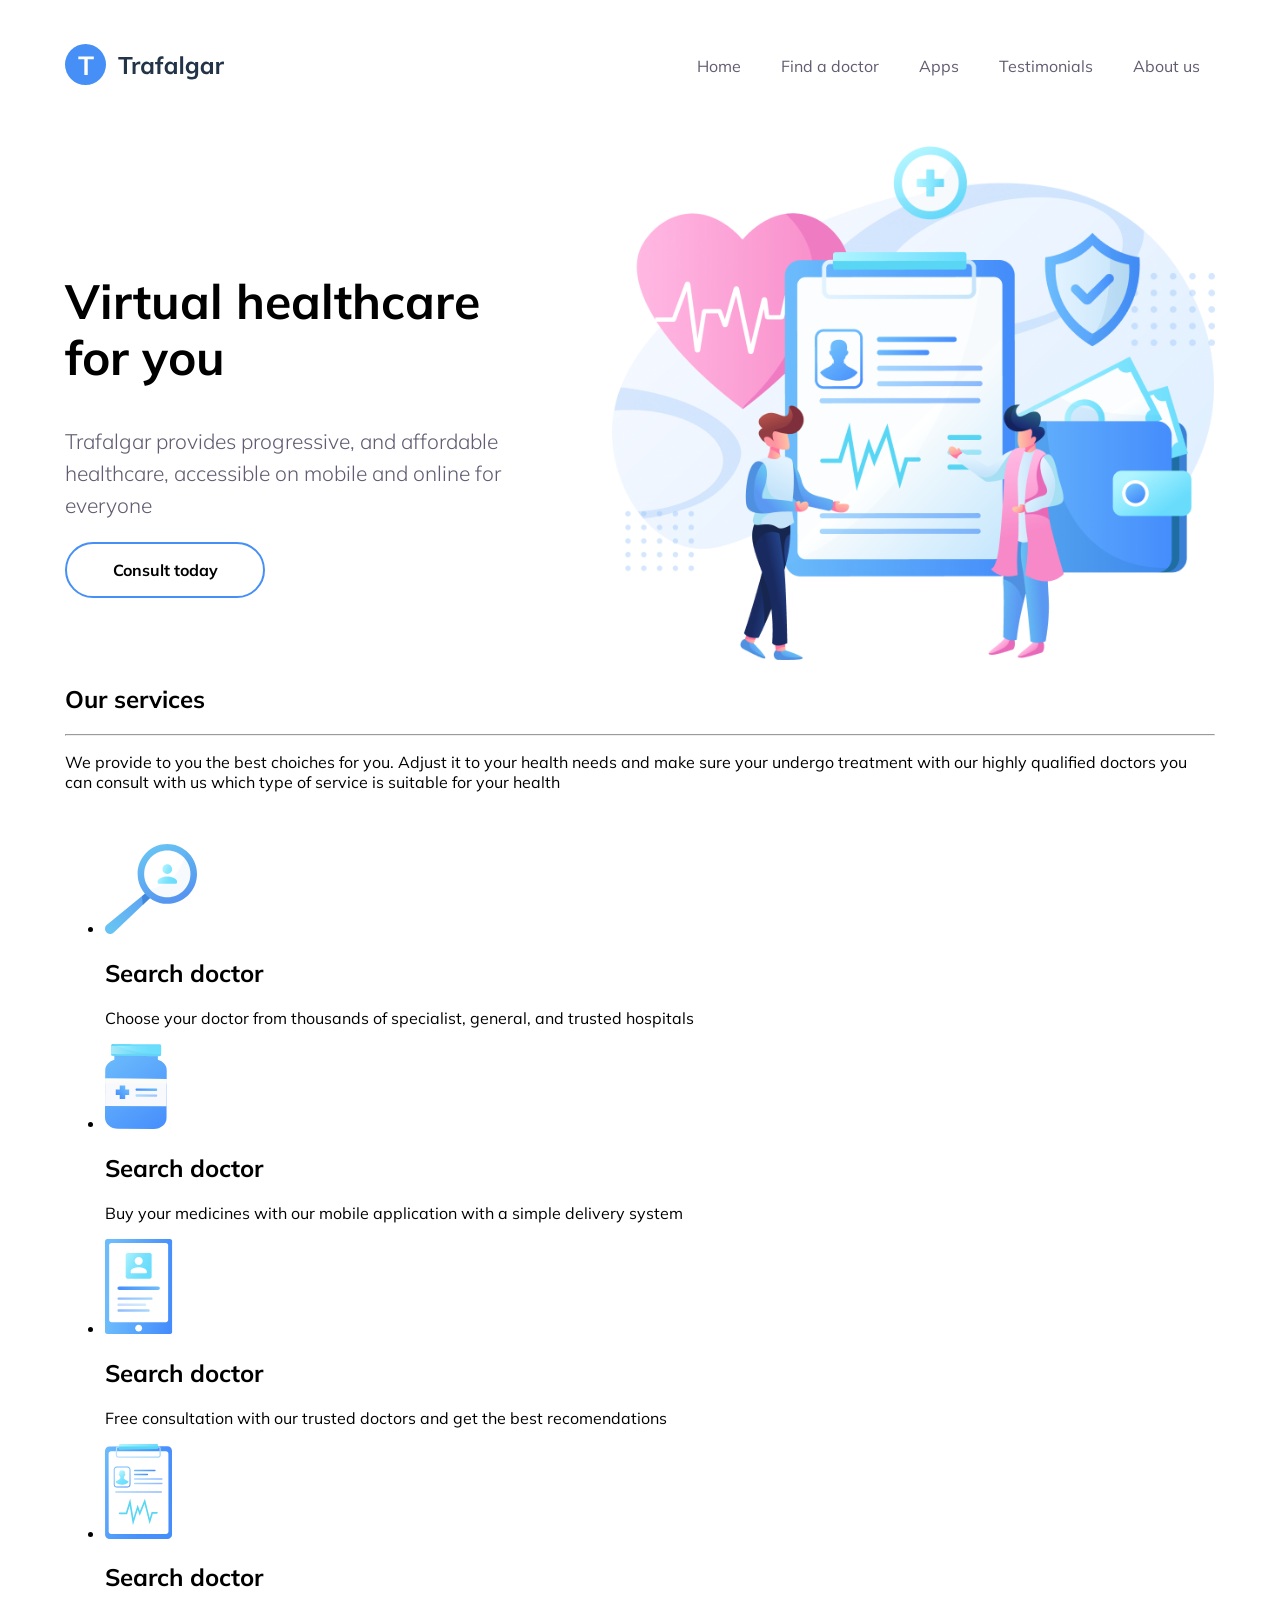
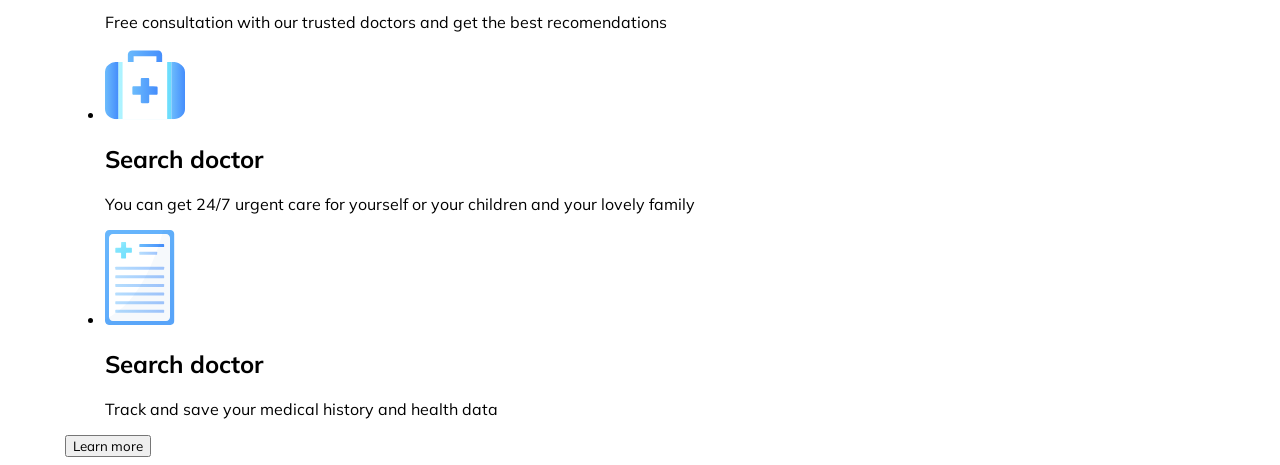
==== trafalgar.html @ 629634e8 "add services section structura" ====
<!DOCTYPE html>
<html lang="en">

<head>
	<meta charset="UTF-8">
	<meta name="viewport" content="width=device-width, initial-scale=1.0">
	<title>Trafalgar</title>
	<link rel="preconnect" href="https://fonts.googleapis.com">
	<link rel="preconnect" href="https://fonts.gstatic.com" crossorigin>
	<link href="https://fonts.googleapis.com/css2?family=Mulish:ital,wght@0,200..1000;1,200..1000&display=swap"
		rel="stylesheet">
	<link rel="stylesheet" href="./css/style.css">
</head>

<body>
	<div class="container">
		<header class="header">
			<a href="#"><img src="./icons/logo.svg" alt="logo"></a>
			<ul class="navigation">
				<li class="navigation-li">
					<a href="#" class="navigation-a">Home</a>
				</li>
				<li class="navigation-li">
					<a href="#" class="navigation-a">Find a doctor</a>
				</li>
				<li class="navigation-li">
					<a href="#" class="navigation-a">Apps</a>
				</li>
				<li class="navigation-li">
					<a href="#" class="navigation-a">Testimonials</a>
				</li>
				<li class="navigation-li">
					<a href="#" class="navigation-a">About us</a>
				</li>
			</ul>
		</header>
	</div>
	<!-- <div class="container1">
		<div class="img"><img src="./imgs/element.svg" alt="" width="131" height="115"></div>
	</div> -->
	<div class="container">
		<section class="hero">
			<div class="hero-content">
				<h2 class="hero-text-title">Virtual healthcare
					for you</h2>
				<p class="hero-info">Trafalgar provides progressive, and affordable
					healthcare, accessible on mobile and online
					for everyone</p>
				<button class="consult-today" id="btn-today">Consult today</button>
			</div>
			<div class="hero-image">
				<img src="./imgs/trafalgar-header illustration 1.svg" alt="" width="603">
			</div>
		</section>
	</div>
	<div class="container">
		<section class="services">
			<h2 class="services--title">Our services</h2>
			<hr class="services-hr">
			<p class="services--desc">We provide to you the best choiches for you. Adjust it to your health needs and make
				sure your undergo treatment with our highly qualified doctors you can consult with us which type of service is
				suitable for your health</p>

			<img src="" alt="" class="element1">
			<img src="" alt="" class="element2">


			<ul class="services--card-grid">
				<li class="services--card">
					<img src="./icons/lupa.svg" alt="">
					<h2 class="services-card-title">Search doctor</h2>
					<p class="services-card-desc">Choose your doctor from thousands of specialist, general, and trusted hospitals
					</p>
				</li>
				<li class="services--card">
					<img src="./icons/Frame.svg" alt="">
					<h2 class="services-card-title">Search doctor</h2>
					<p class="services-card-desc">Buy your medicines with our mobile application with a simple delivery system</p>
				</li>
				<li class="services--card">
					<img src="./icons/Frame (1).svg" alt="">
					<h2 class="services-card-title">Search doctor</h2>
					<p class="services-card-desc">Free consultation with our trusted doctors and get the best recomendations</p>
				</li>
				<li class="services--card">
					<img src="./icons/Frame (2).svg" alt="">
					<h2 class="services-card-title">Search doctor</h2>
					<p class="services-card-desc">Free consultation with our trusted doctors and get the best recomendations</p>
				</li>
				<li class="services--card">
					<img src="./icons/Frame (3).svg" alt="">
					<h2 class="services-card-title">Search doctor</h2>
					<p class="services-card-desc">You can get 24/7 urgent care for yourself or your children and your
						lovely family</p>
				</li>
				<li class="services--card">
					<img src="./icons/Frame (4).svg" alt="">
					<h2 class="services-card-title">Search doctor</h2>
					<p class="services-card-desc">Track and save your medical history and health data </p>
				</li>
			</ul>

			<button class="services-btn">Learn more</button>
		</section>
	</div>
</body>

</html>
---- css/style.css ----
:root{
	--dark-main: #000;
	--dark-gray:rgba(31, 21, 52, 0.7);
	--blue-main:rgba(69, 143, 246, 1);
	--mulish:'Mulish', sans-serif;
}

*{
	font-family: var(--mulish);
}
.container{
	max-width: 1150px;
	margin-right: auto;
	margin-left: auto;
}
.container1{
	max-width: 1550px;
	margin-right: auto;
	margin-left: auto;
}

/* START OF HEADER */
.header {
	display: flex;
	justify-content: space-between;
	align-items: center;
	margin-bottom: 48px;
	margin-top: 40px;
}
.navigation {
	display: flex;
}
.navigation-li {
	margin-right: 40px;
	list-style: none;
}
.navigation-li:last-child{
	margin-right: 0;
	margin-right: 15px;
}
.navigation-a {
	display: inline-block;
	text-decoration: none;
	font-weight: 400;
	font-style: 18px;
	color: var(--dark-gray);
	transition: 0.2s;
}
.navigation-a:hover{
	padding-bottom: 5px;
	border-bottom: 2px solid #222;
}
.navigation-a:active{
	transform: scale(1.10);
	color: var(--dark-main);
}
/* END OF HEADER */

/* START OF HERO */
.hero {
	display: flex;
	justify-content: space-between;
	align-items: center;
}
.img{
	position: fixed;
	z-index: 2;
	top: 160px;
}
.hero-content {
	width: 445px;
	height: 338px;
	margin-right: 100px;
}
.hero-text-title {
	font-weight: 700;
	font-size: 48px;
	line-height: 56px;
}
.hero-info {
	font-weight: 300;
	font-size: 21px;
	line-height: 32px;
	color: var(--dark-gray);
}
.consult-today {
	width: 200px;
	height: 56px;
	border-radius: 55px;
	border: 2px solid var(--blue-main);
  background-color: #ffffff00;
	font-size: 16px;
	font-weight: 700;
}

.consult-today:hover{
	background-color: var(--blue-main);
	color: #fff;
}
.hero-image {
}
/* END OF HERO */
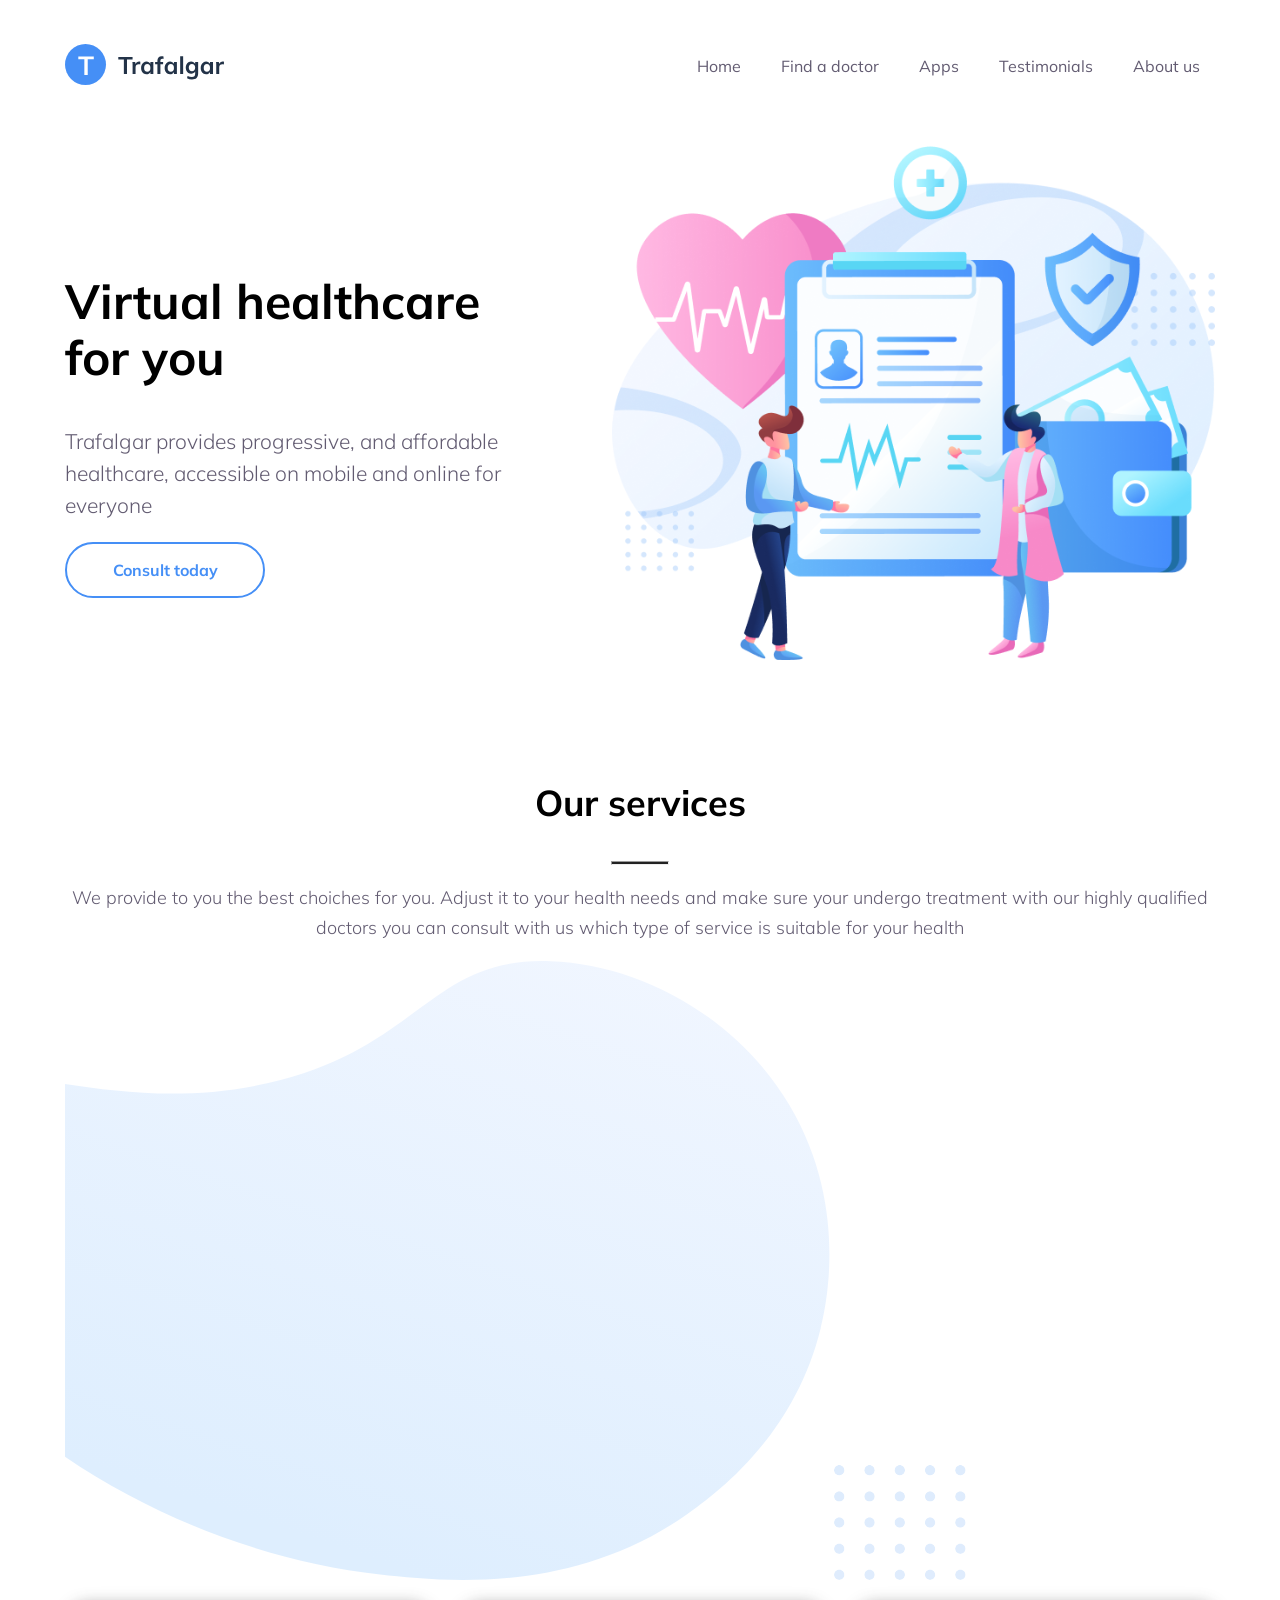
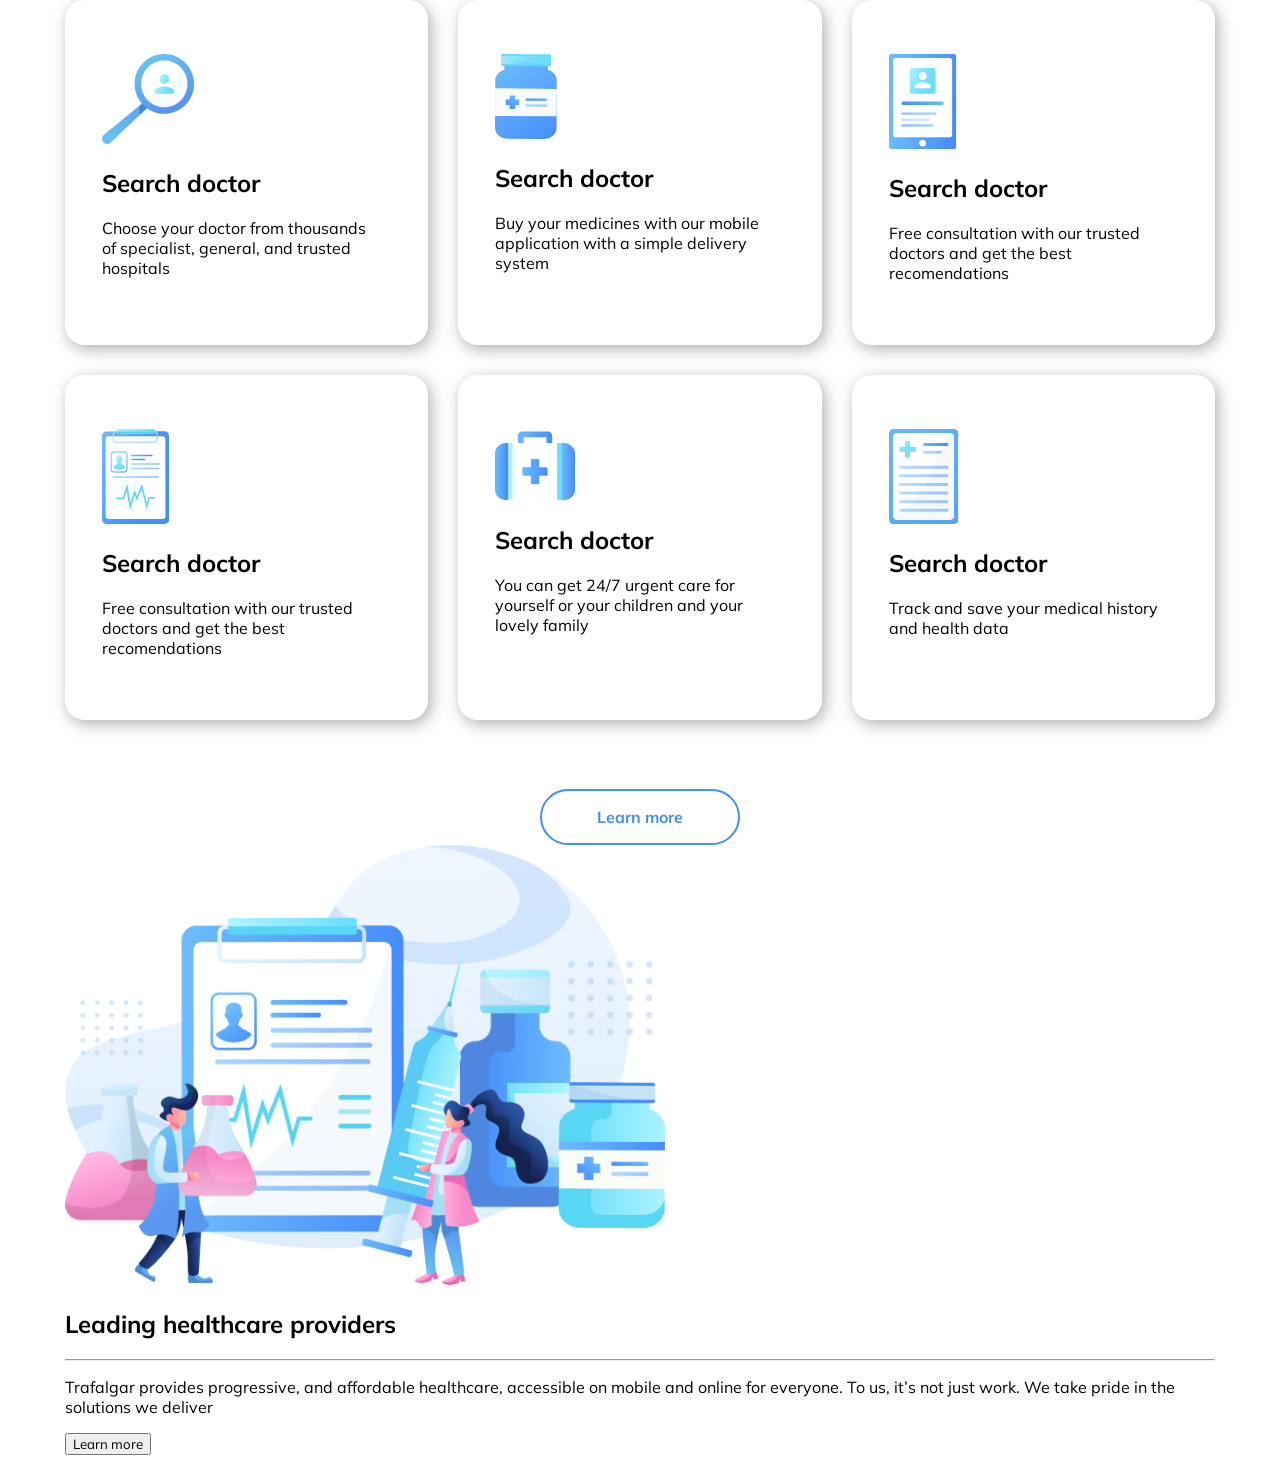
==== commit efcedabb: "add healthcare section HTML structure" ====
--- a/trafalgar.html
+++ b/trafalgar.html
@@ -13,6 +13,7 @@
 </head>
 
 <body>
+	<!-- header -->
 	<div class="container">
 		<header class="header">
 			<a href="#"><img src="./icons/logo.svg" alt="logo"></a>
@@ -38,6 +39,7 @@
 	<!-- <div class="container1">
 		<div class="img"><img src="./imgs/element.svg" alt="" width="131" height="115"></div>
 	</div> -->
+	<!-- hero -->
 	<div class="container">
 		<section class="hero">
 			<div class="hero-content">
@@ -46,13 +48,14 @@
 				<p class="hero-info">Trafalgar provides progressive, and affordable
 					healthcare, accessible on mobile and online
 					for everyone</p>
-				<button class="consult-today" id="btn-today">Consult today</button>
+				<button class="consult-today btn" id="btn-today">Consult today</button>
 			</div>
 			<div class="hero-image">
 				<img src="./imgs/trafalgar-header illustration 1.svg" alt="" width="603">
 			</div>
 		</section>
 	</div>
+	<!-- services -->
 	<div class="container">
 		<section class="services">
 			<h2 class="services--title">Our services</h2>
@@ -60,11 +63,8 @@
 			<p class="services--desc">We provide to you the best choiches for you. Adjust it to your health needs and make
 				sure your undergo treatment with our highly qualified doctors you can consult with us which type of service is
 				suitable for your health</p>
-
-			<img src="" alt="" class="element1">
-			<img src="" alt="" class="element2">
-
-
+			<img src="./imgs/Vector-1.svg" alt="" class="element1">
+			<img src="./imgs/element.svg" alt="" class="element2">
 			<ul class="services--card-grid">
 				<li class="services--card">
 					<img src="./icons/lupa.svg" alt="">
@@ -99,8 +99,22 @@
 					<p class="services-card-desc">Track and save your medical history and health data </p>
 				</li>
 			</ul>
-
-			<button class="services-btn">Learn more</button>
+			<button class="services-btn btn">Learn more</button>
+		</section>
+	</div>
+	<div class="container">
+		<section class="healthcare">
+			<div class="healthcare-image">
+				<img src="./imgs/trafalgar-illustration sec02 1.svg" alt="" width="600">
+			</div>
+			<div class="healthcare-content">
+				<h2 class="healthcare-title">Leading healthcare providers</h2>
+				<hr class="healthcare-hr">
+				<p class="healthcare-text">Trafalgar provides progressive, and affordable healthcare, accessible on mobile and
+					online for everyone. To us, it’s not just work. We take pride
+					in the solutions we deliver</p>
+				<button class="healthcare-btn btn">Learn more</button>
+			</div>
 		</section>
 	</div>
 </body>
--- a/css/style.css
+++ b/css/style.css
@@ -62,6 +62,7 @@
 	display: flex;
 	justify-content: space-between;
 	align-items: center;
+	margin-bottom: 111px;
 }
 .img{
 	position: fixed;
@@ -92,12 +93,78 @@
   background-color: #ffffff00;
 	font-size: 16px;
 	font-weight: 700;
+	color: var(--blue-main);
 }
 
 .consult-today:hover{
 	background-color: var(--blue-main);
 	color: #fff;
 }
-.hero-image {
+/* END OF HERO */
+
+/* START OF SERVICES */
+.services {
 }
-/* END OF HERO */+.services--title {
+	display: flex;
+	justify-content: center;
+	font-weight: 700;
+	font-size: 36px;
+	line-height: 56px;
+}
+.services-hr{
+	width: 56px;
+	height: 2px;
+	background-color: #222;
+}
+.services--desc {
+	display: flex;
+	justify-content: center;
+	text-align: center;
+	font-weight: 300;
+	font-size: 18px;
+	line-height: 30px;
+	color: var(--dark-gray);
+}
+.element1 {
+}
+.element2 {
+}
+.services--card-grid {
+	display: grid;
+	grid-template-columns: repeat(3,1fr);
+	gap: 30px;
+	margin-bottom: 69px;
+	padding-left: 0;
+}
+.services--card {
+	background-color: rgb(255, 255, 255);
+	border-radius: 20px;
+	list-style: none;
+	padding: 54px 45px 46px 37px;
+	filter: drop-shadow(3px 4px 8px #2222225d);
+}
+
+.services-btn {
+	display: flex;
+	align-items: center;
+	text-align: center;
+	justify-content: center;
+	margin-left: auto;
+	margin-right: auto;
+	width: 200px;
+	height: 56px;
+	border-radius: 55px;
+	border: 2px solid var(--blue-main);
+  background-color: #ffffff00;
+	font-size: 16px;
+	font-weight: 700;
+	color: var(--blue-main);
+}
+.services-btn:hover{
+		background-color: var(--blue-main);
+	color: #fff;
+}
+/* END OF SERVICES */
+
+
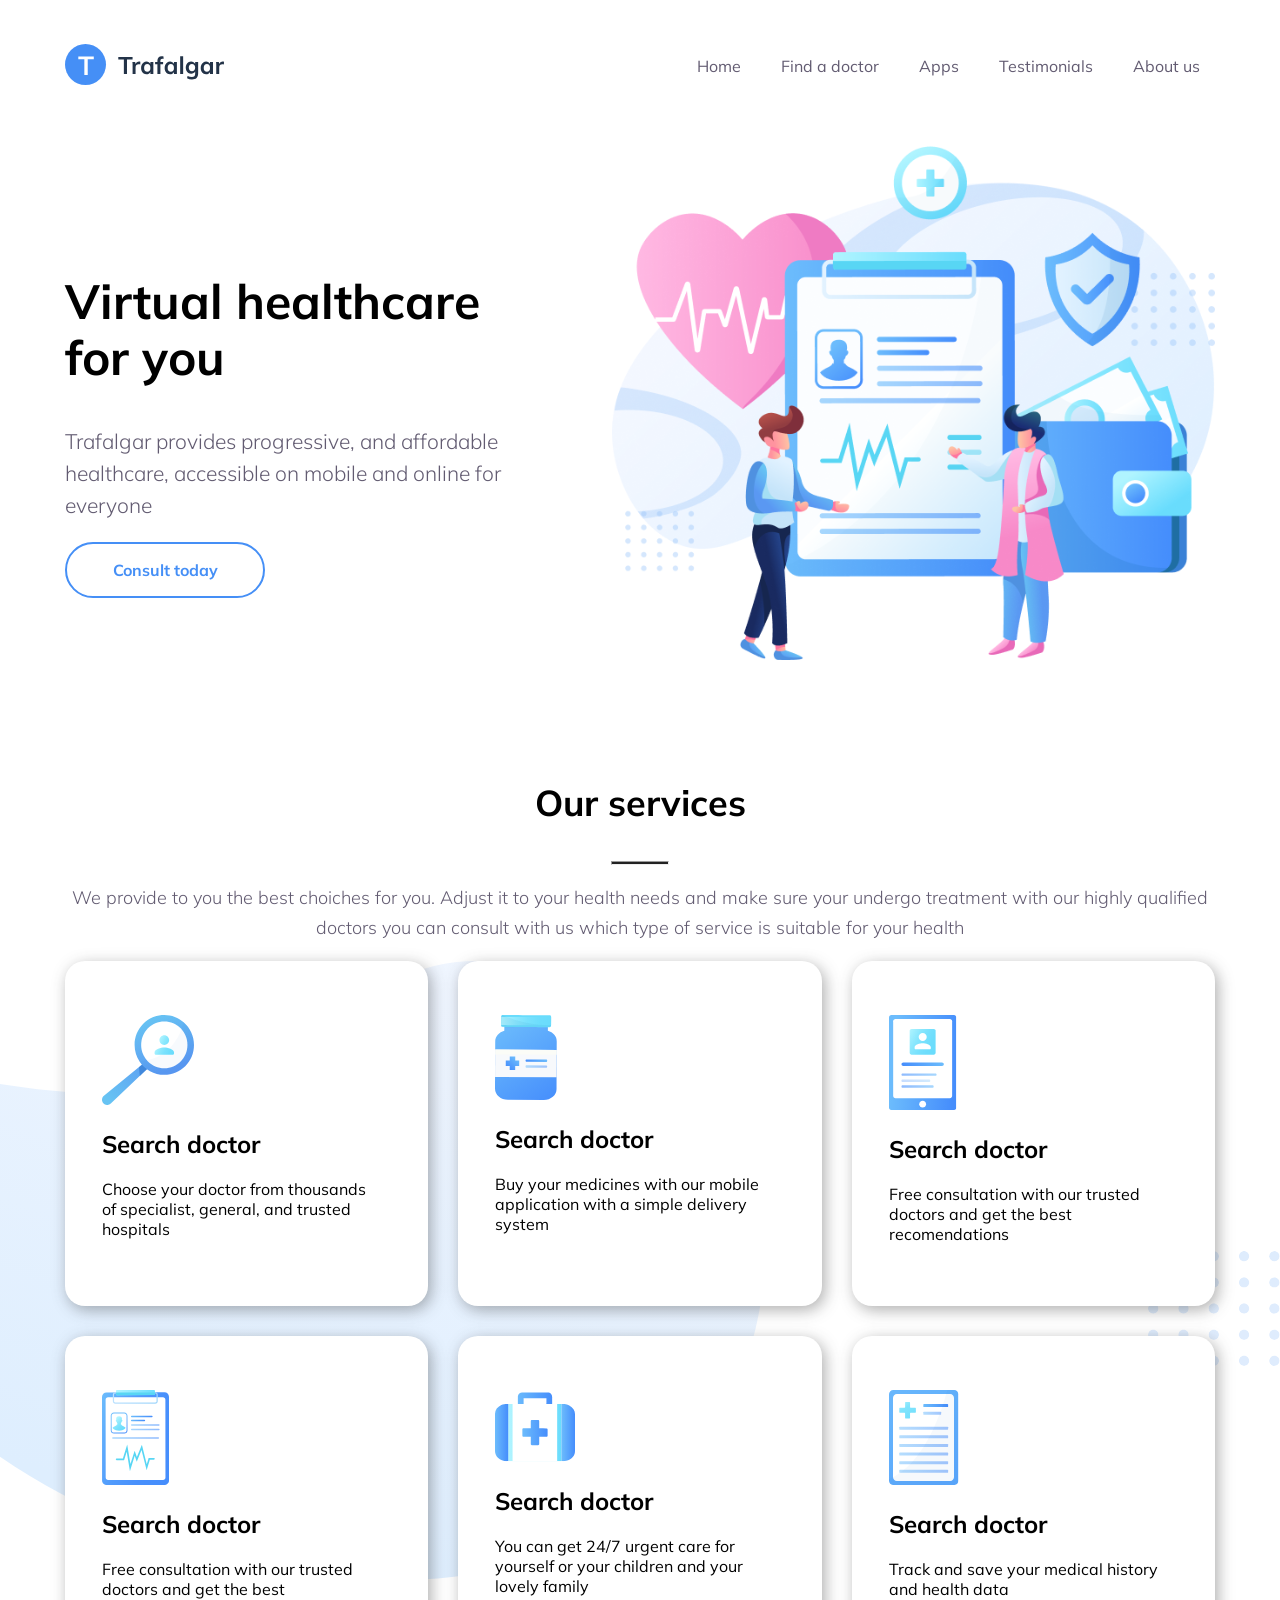
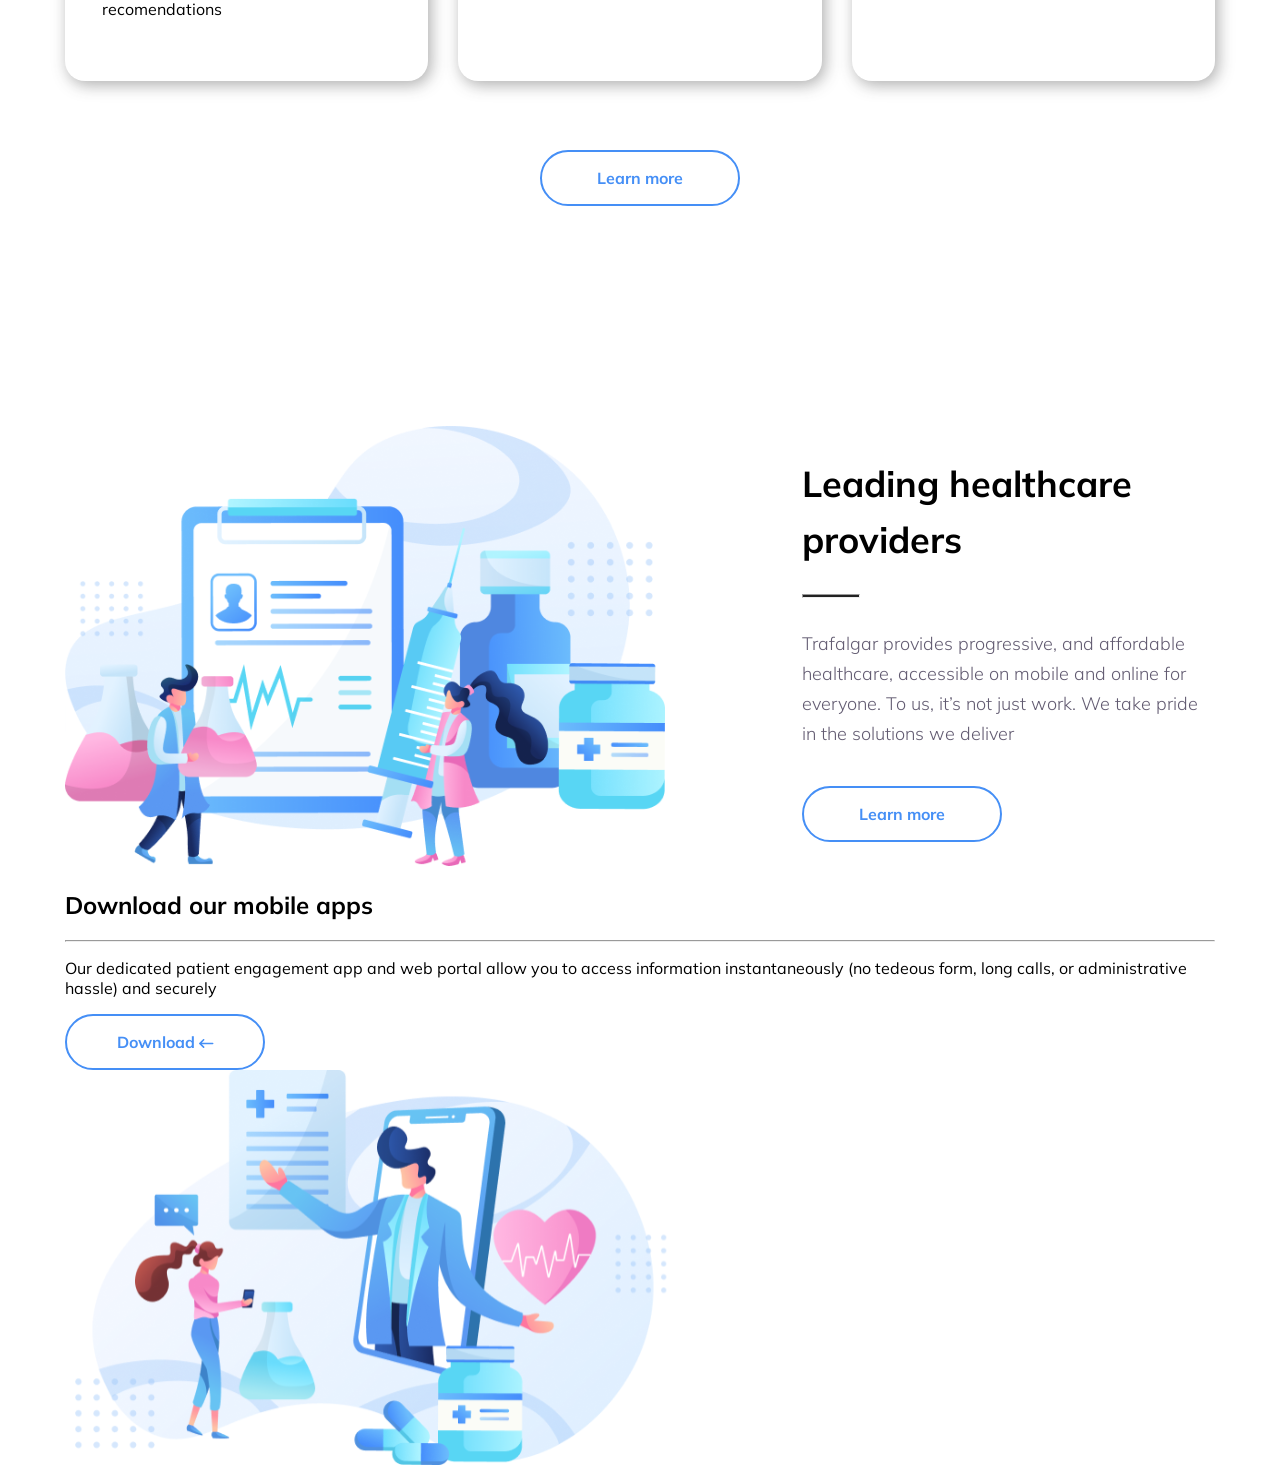
==== commit 72ca4b58: "add apps section HTML structure" ====
--- a/trafalgar.html
+++ b/trafalgar.html
@@ -102,6 +102,7 @@
 			<button class="services-btn btn">Learn more</button>
 		</section>
 	</div>
+	<!-- healthcare -->
 	<div class="container">
 		<section class="healthcare">
 			<div class="healthcare-image">
@@ -117,6 +118,26 @@
 			</div>
 		</section>
 	</div>
+	<!-- apps -->
+	<div class="container">
+		<section class="apps">
+			<div class="apps-content">
+				<h2 class="apps-title">Download our
+					mobile apps</h2>
+				<hr class="apps-hr hr">
+				<p class="apps-text">Our dedicated patient engagement app and
+					web portal allow you to access information instantaneously (no tedeous form, long calls,
+					or administrative hassle) and securely</p>
+				<button class="apps-btn btn">
+					Download
+					<img src="./icons/Vector (1).svg" alt="" class="vector" width="15px">
+				</button>
+			</div>
+			<div class="apps-image">
+				<img src="./imgs/trafalgar-illustration sec03 1.svg" alt="" width="605">
+			</div>
+		</section>
+	</div>
 </body>
 
 </html>
--- a/css/style.css
+++ b/css/style.css
@@ -85,7 +85,7 @@
 	line-height: 32px;
 	color: var(--dark-gray);
 }
-.consult-today {
+.btn {
 	width: 200px;
 	height: 56px;
 	border-radius: 55px;
@@ -96,14 +96,15 @@
 	color: var(--blue-main);
 }
 
-.consult-today:hover{
+.btn:hover{
 	background-color: var(--blue-main);
 	color: #fff;
 }
 /* END OF HERO */
 
 /* START OF SERVICES */
-.services {
+.services{
+	margin-bottom: 220px;
 }
 .services--title {
 	display: flex;
@@ -127,10 +128,19 @@
 	color: var(--dark-gray);
 }
 .element1 {
+		position: absolute;
+	z-index: 1;
+	left: 0;
 }
 .element2 {
+	position: absolute;
+	z-index: 1;
+	right: 0;
+	top: 1251px;
 }
 .services--card-grid {
+	position: relative;
+	z-index: 2;
 	display: grid;
 	grid-template-columns: repeat(3,1fr);
 	gap: 30px;
@@ -168,3 +178,33 @@
 /* END OF SERVICES */
 
 
+/* START OF HEALTHCARE */
+.healthcare {
+	display: flex;
+	justify-content: space-between; 
+}
+.healthcare-image {
+	margin-right: 137px;
+}
+
+.healthcare-title {
+	font-weight: 700;
+	font-size: 36px;
+	line-height: 56px;
+	margin-bottom: 26px;
+}
+.healthcare-hr {
+	width: 56px;
+	height: 2px;
+	background-color: #222;
+	margin-left: 0;
+	margin-bottom: 31px;
+}
+.healthcare-text {
+	font-weight: 300;
+	font-size: 18px;
+	line-height: 30px;
+	color: var(--dark-gray);
+	margin-bottom: 37px;
+}
+/* END OF HEALTHCARE */
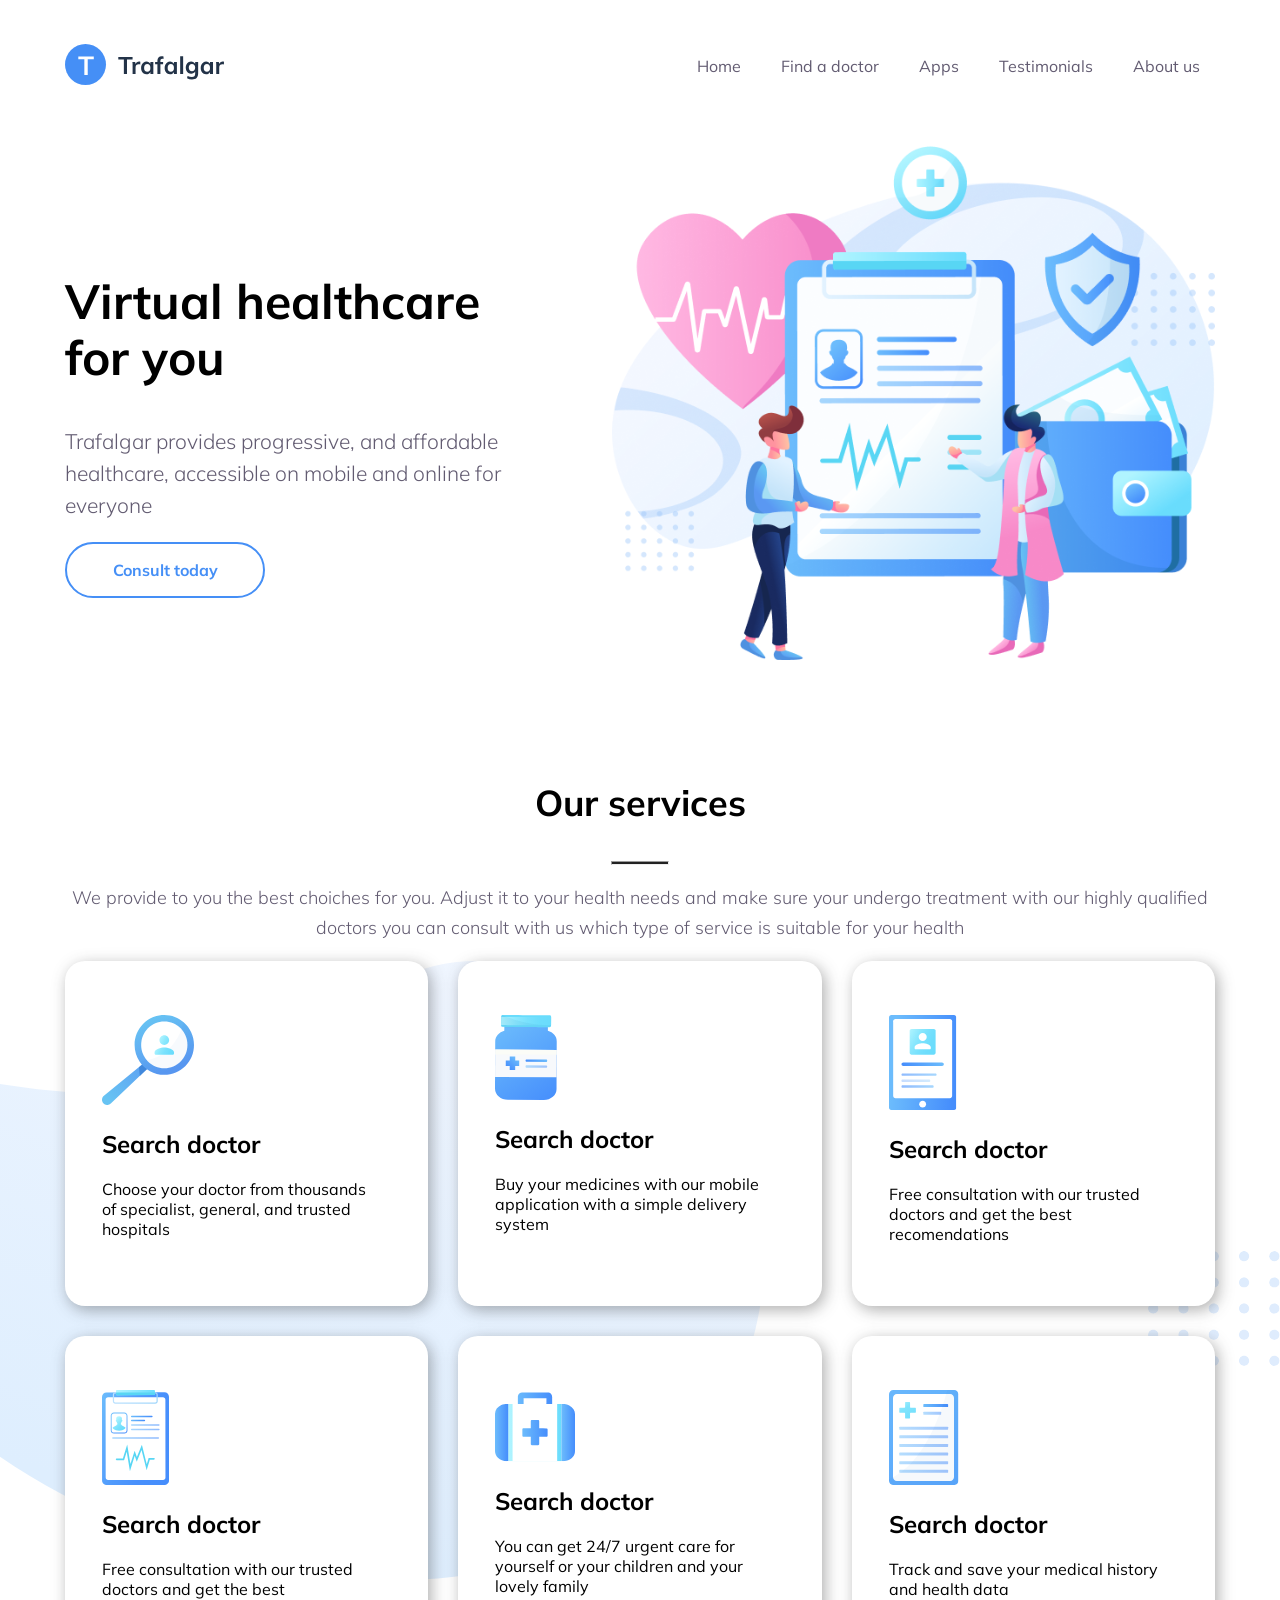
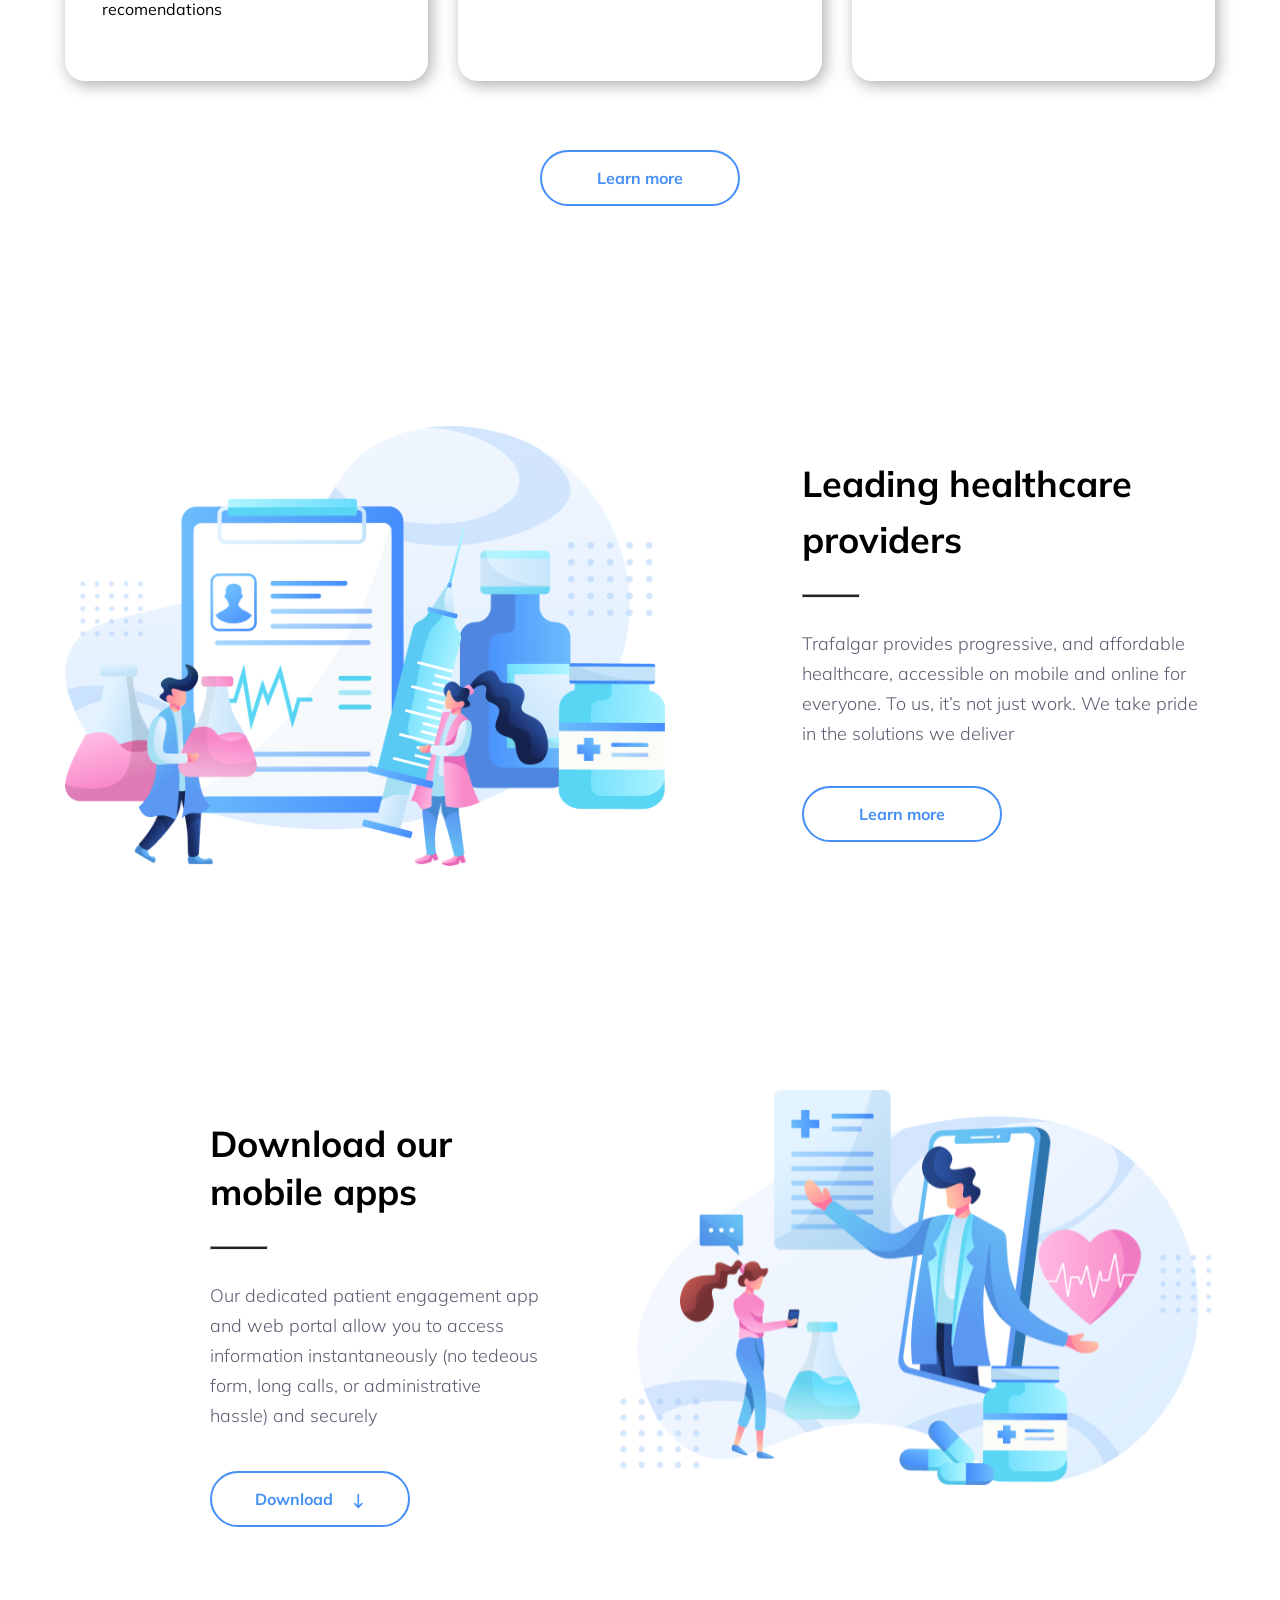
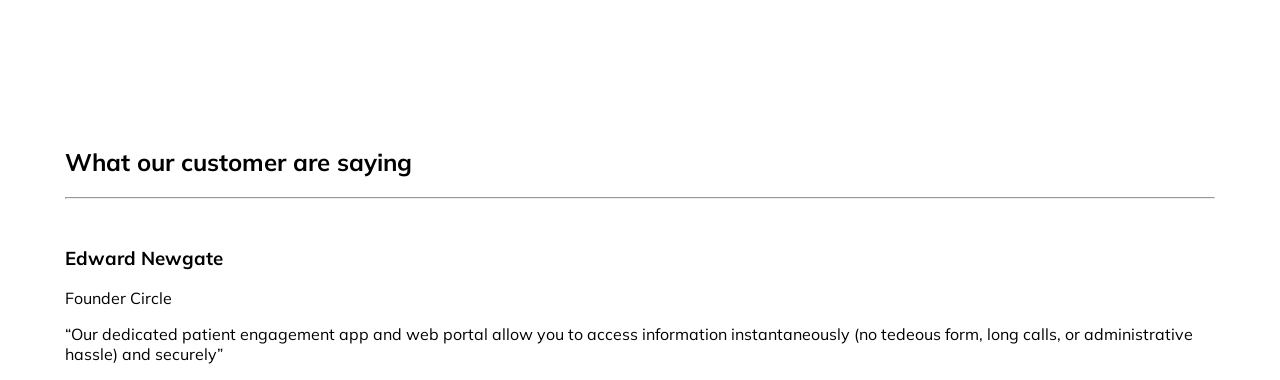
==== commit 1ffbd5a3: "create testimonials section markup" ====
--- a/trafalgar.html
+++ b/trafalgar.html
@@ -16,7 +16,8 @@
 	<!-- header -->
 	<div class="container">
 		<header class="header">
-			<a href="#"><img src="./icons/logo.svg" alt="logo"></a>
+			<a href="#" class="logo"><img src="./icons/logo.svg" alt="logo"></a>
+
 			<ul class="navigation">
 				<li class="navigation-li">
 					<a href="#" class="navigation-a">Home</a>
@@ -138,6 +139,25 @@
 			</div>
 		</section>
 	</div>
+	<!-- testimonials -->
+	<div class="container">
+		<section class="testimonials">
+			<h2 class="testimonials-title">What our customer are saying</h2>
+			<hr class="testimonials-hr hr">
+			<div class="testimonials-cards">
+				<div class="testimonials-card">
+					<img src="./imgs/Group 5.png" alt="" class="user">
+					<div class="testimonials-user-info">
+						<h3 class="testimonials-name">Edward Newgate</h3>
+						<p class="testimonials-role">Founder Circle</p>
+					</div>
+					<p class="testimonials-text">“Our dedicated patient engagement app and
+						web portal allow you to access information instantaneously (no tedeous form, long calls,
+						or administrative hassle) and securely”</p>
+				</div>
+			</div>
+		</section>
+	</div>
 </body>
 
 </html>
--- a/css/style.css
+++ b/css/style.css
@@ -182,6 +182,7 @@
 .healthcare {
 	display: flex;
 	justify-content: space-between; 
+	margin-bottom: 220px;
 }
 .healthcare-image {
 	margin-right: 137px;
@@ -207,4 +208,43 @@
 	color: var(--dark-gray);
 	margin-bottom: 37px;
 }
-/* END OF HEALTHCARE */+/* END OF HEALTHCARE */
+
+
+/* START OF APPS */
+.apps {
+	display: flex;
+	justify-content: space-between;
+	margin-bottom: 220px;
+}
+.apps-content {
+	margin-left: 145px;
+	margin-right: 70px;
+}
+.apps-title {
+	font-weight: 700;
+	font-size: 36px;
+	line-height: 48px;
+	margin-bottom: 30px;
+}
+.apps-hr {
+	width: 56px;
+	height: 2px;
+	background-color: #222;
+	margin-left: 0;
+	margin-bottom: 31px;
+}
+.apps-text {
+	font-weight: 300;
+	font-size: 18px;
+	line-height: 30px;
+	color: var(--dark-gray);
+	margin-bottom: 40px;
+}
+.vector {
+	margin-left: 14px;
+	transform: rotate(-90deg);
+}
+.apps-image {
+}
+/* END OF APPS */
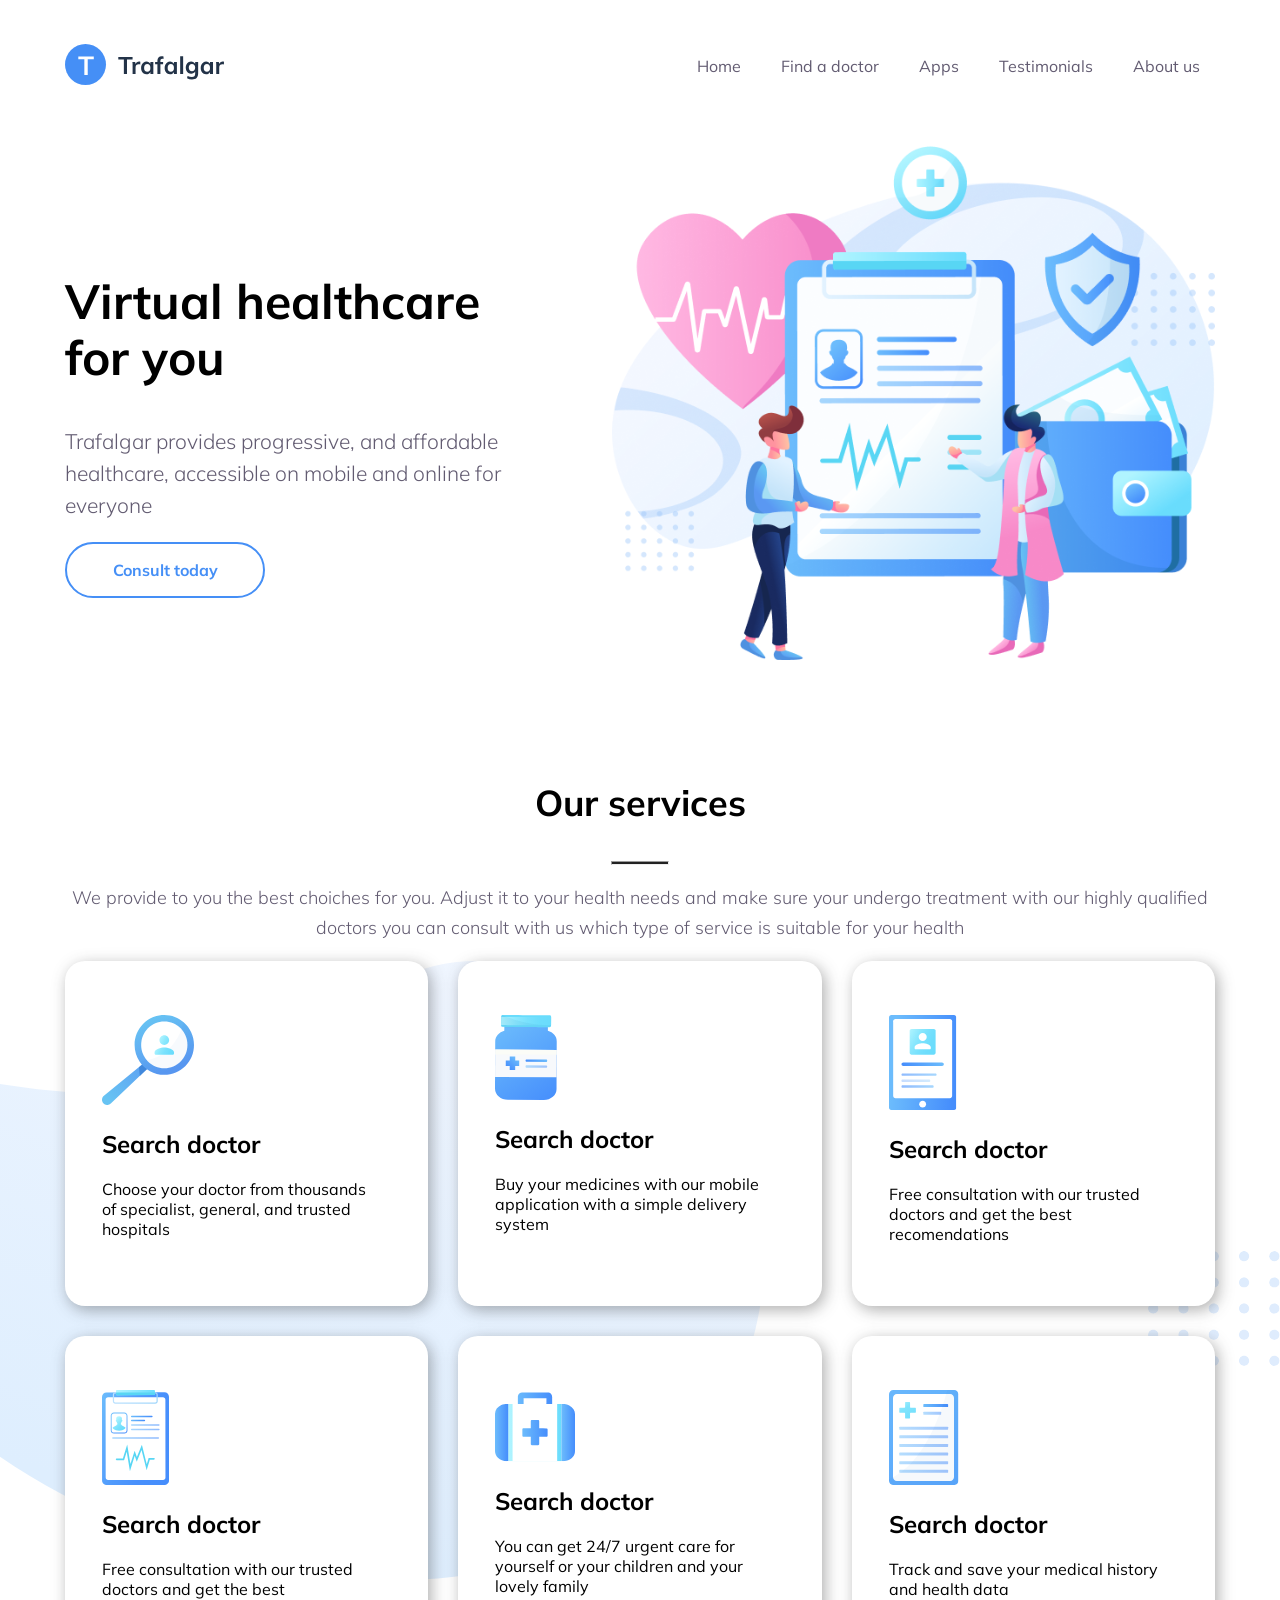
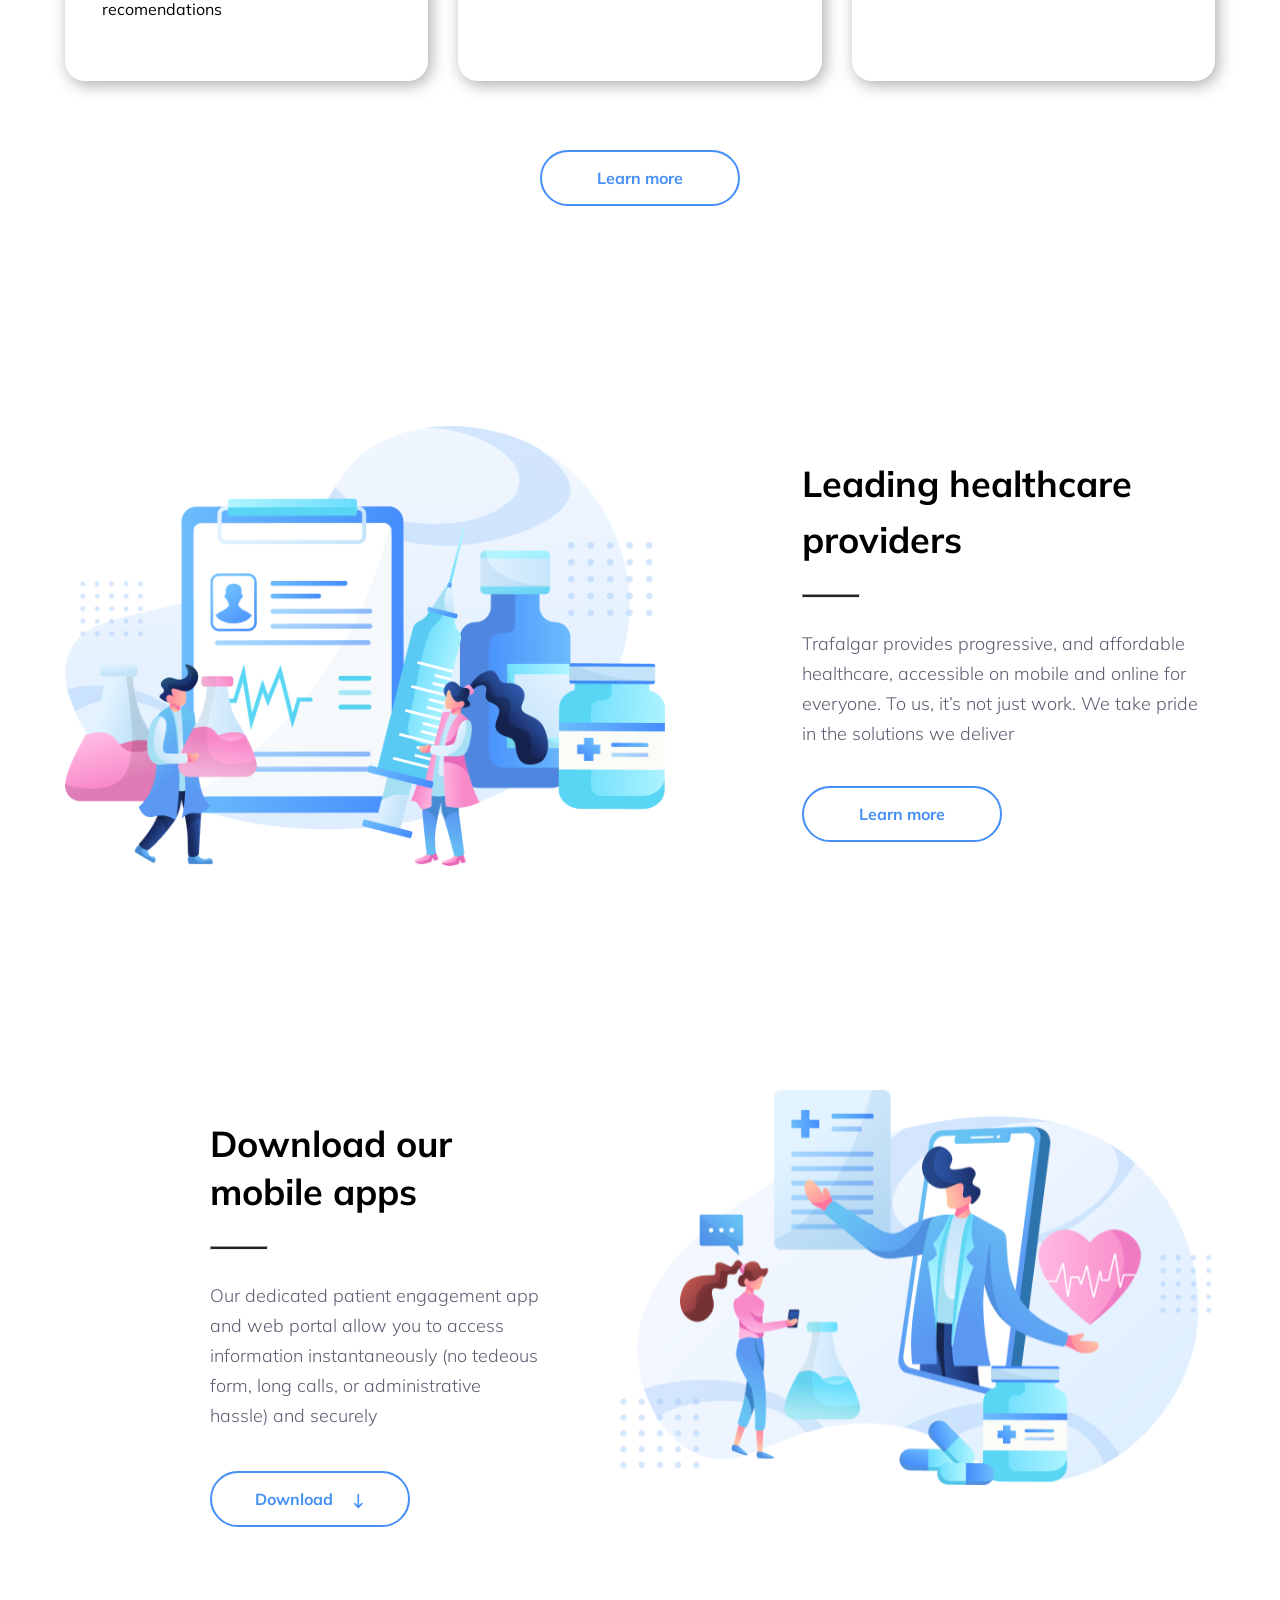
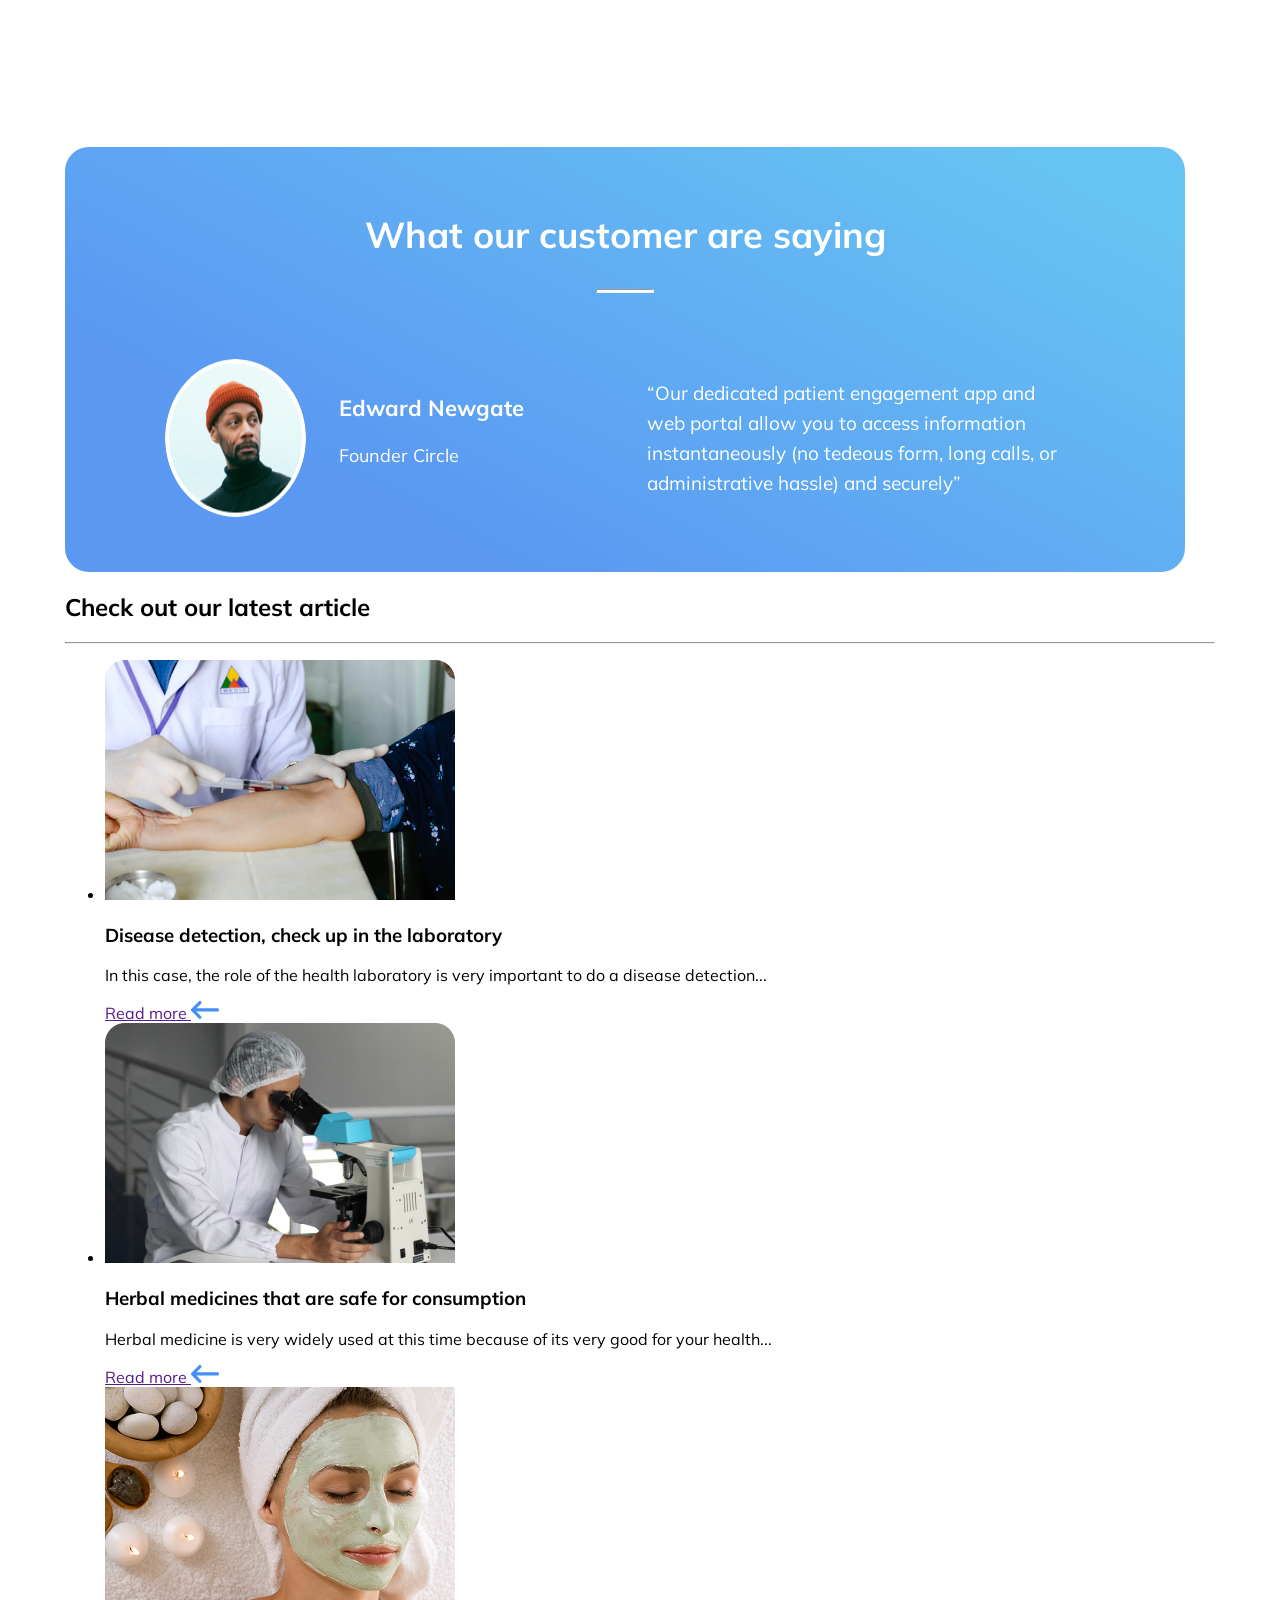
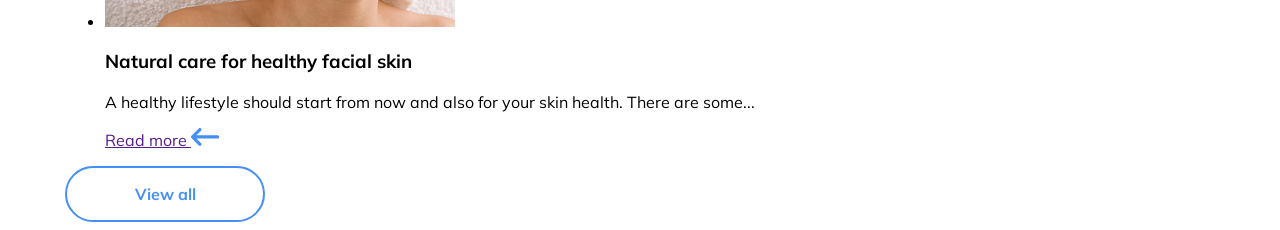
==== commit 5ae35122: "create articles section markup" ====
--- a/trafalgar.html
+++ b/trafalgar.html
@@ -158,6 +158,49 @@
 			</div>
 		</section>
 	</div>
+	<!-- articles -->
+	<div class="container">
+		<section class="articles">
+			<h2 class="articles-title">Check out our latest article</h2>
+			<hr class="articles-hr">
+			<ul class="articles-cards">
+				<li class="articles-card">
+					<img src="./imgs/Mask Group.png" alt="" class="articles-img">
+					<h3 class="articles-card-title">Disease detection, check
+						up in the laboratory</h3>
+					<p class="articles-card-text">In this case, the role of the health laboratory is very important to do
+						a disease detection...</p>
+					<a href="" class="articles-card-link">
+						Read more
+						<img src="./icons/Vector (1).svg" alt="" class="strelka">
+					</a>
+				</li>
+				<li class="articles-card">
+					<img src="./imgs/Mask Group-1.png" alt="" class="articles-img">
+					<h3 class="articles-card-title">Herbal medicines that are
+						safe for consumption</h3>
+					<p class="articles-card-text">Herbal medicine is very widely used at this time because of its very good for
+						your health...</p>
+					<a href="" class="articles-card-link">
+						Read more
+						<img src="./icons/Vector (1).svg" alt="" class="strelka">
+					</a>
+				</li>
+				<li class="articles-card">
+					<img src="./imgs/image 3.png" alt="" class="articles-img">
+					<h3 class="articles-card-title">Natural care for healthy
+						facial skin</h3>
+					<p class="articles-card-text">A healthy lifestyle should start from now and also for your skin health.
+						There are some...</p>
+					<a href="" class="articles-card-link">
+						Read more
+						<img src="./icons/Vector (1).svg" alt="" class="strelka">
+					</a>
+				</li>
+			</ul>
+			<button class="articles-btn btn">View all</button>
+		</section>
+	</div>
 </body>
 
 </html>
--- a/css/style.css
+++ b/css/style.css
@@ -25,8 +25,8 @@
 	display: flex;
 	justify-content: space-between;
 	align-items: center;
+	margin-top: 40px;
 	margin-bottom: 48px;
-	margin-top: 40px;
 }
 .navigation {
 	display: flex;
@@ -245,6 +245,62 @@
 	margin-left: 14px;
 	transform: rotate(-90deg);
 }
-.apps-image {
-}
-/* END OF APPS */+/* END OF APPS */
+
+/* END OF TESTIMONIALS */
+.testimonials {
+	width: 1120px;
+	height: 425px;
+	background: linear-gradient(208.18deg,
+	 #67C3F3 9.05%,
+	 #5A98F2 76.74%);
+	 border-radius: 24px;
+	 color: #fff;
+}
+.testimonials-title {
+	display: flex;
+	justify-content: center;
+	padding-top: 64px;
+	font-weight: 700;
+	font-size: 36px;
+	line-height: 48px;
+}
+.testimonials-hr {
+	width: 56px;
+	height: 2px;
+	background-color: #fff;
+	margin-bottom: 66px;
+}
+.testimonials-card {
+	display: flex;
+	justify-content: space-between;
+}
+.user {
+	border-radius: 50%;
+	margin-left: 100px;
+	margin-right: 28px;
+}
+
+.testimonials-name {
+	font-weight: 700;
+	font-size: 22px;
+	line-height: 48px;
+	margin: 0;
+	margin-top: 25px;
+}
+.testimonials-role {
+	font-weight: 400;
+	font-size: 18px;
+	line-height: 48px;
+	margin: 0;
+}
+.testimonials-text {
+	width: 420px;
+	height: 120px;
+	margin-right: 118px;
+	margin-left: 118px;
+	font-weight: 400;
+	font-size: 19px;
+	line-height: 30px;
+}
+/* START OF TESTIMONIALS */
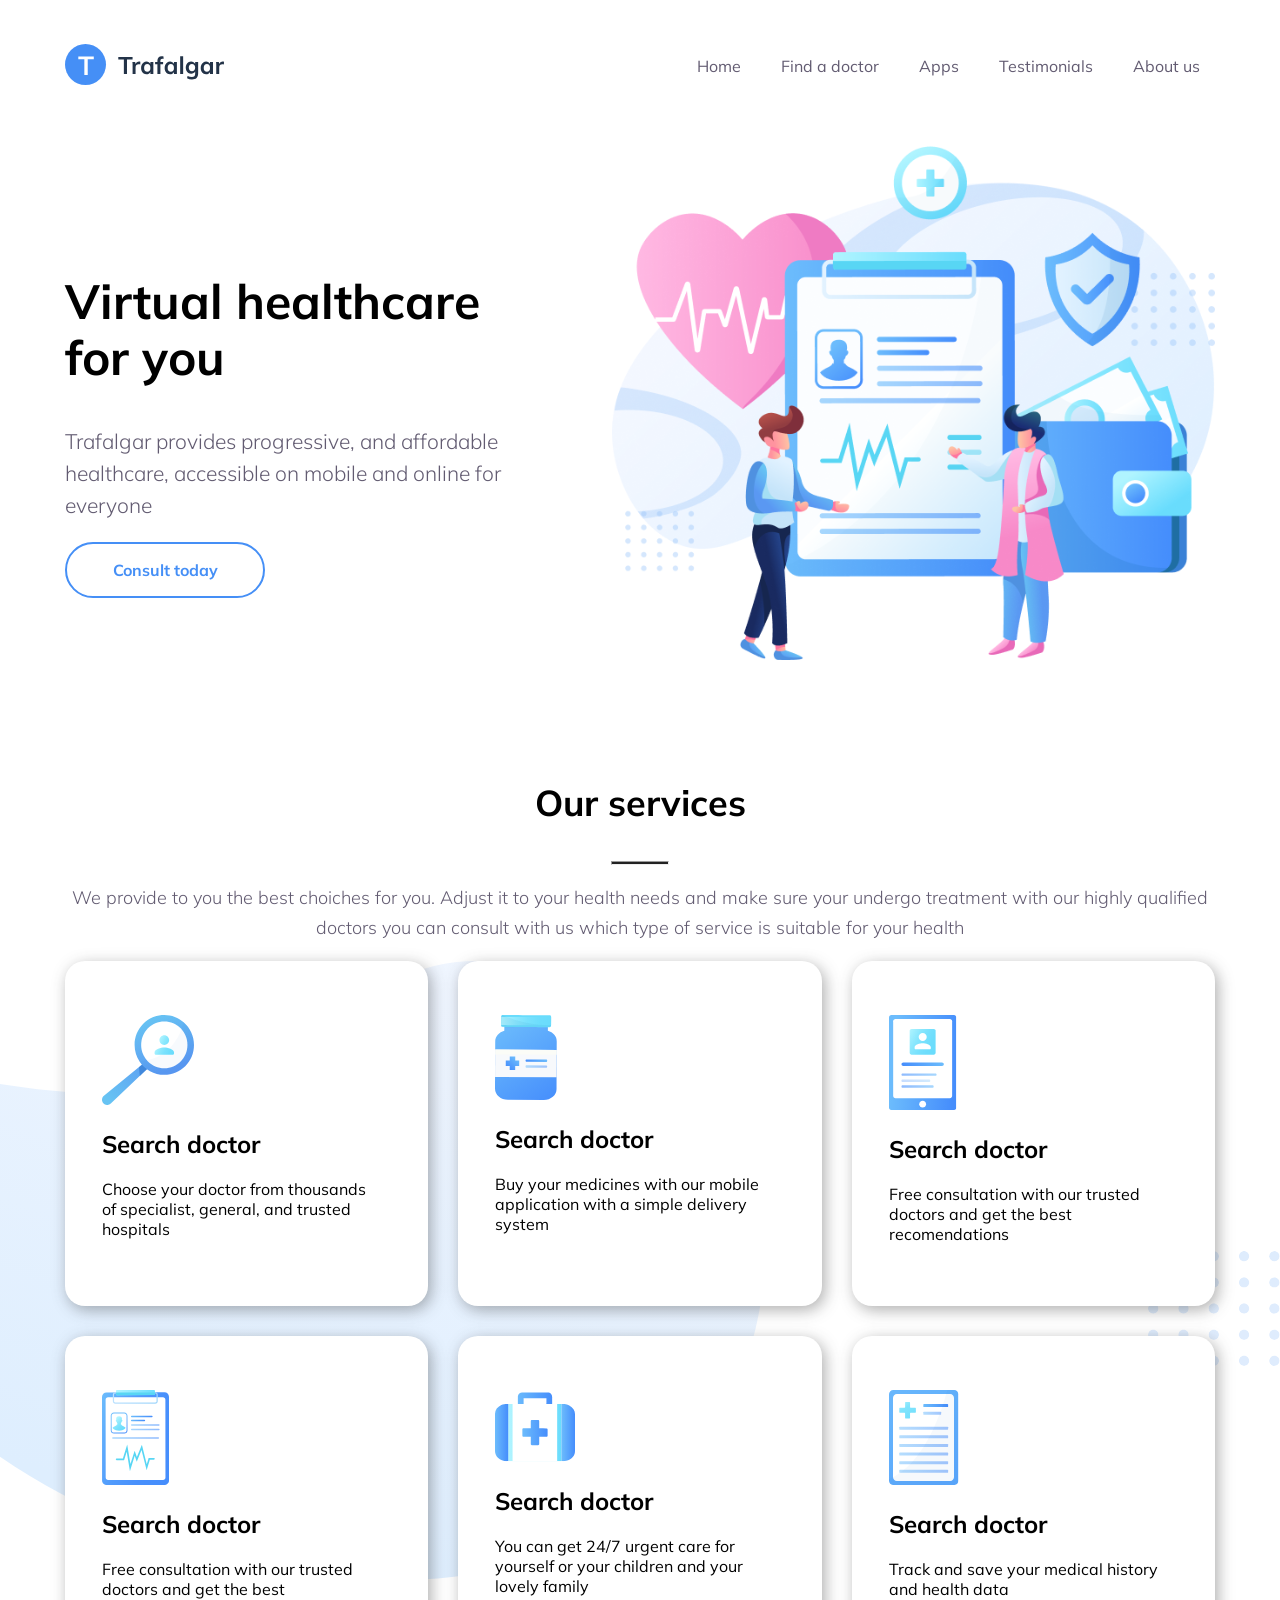
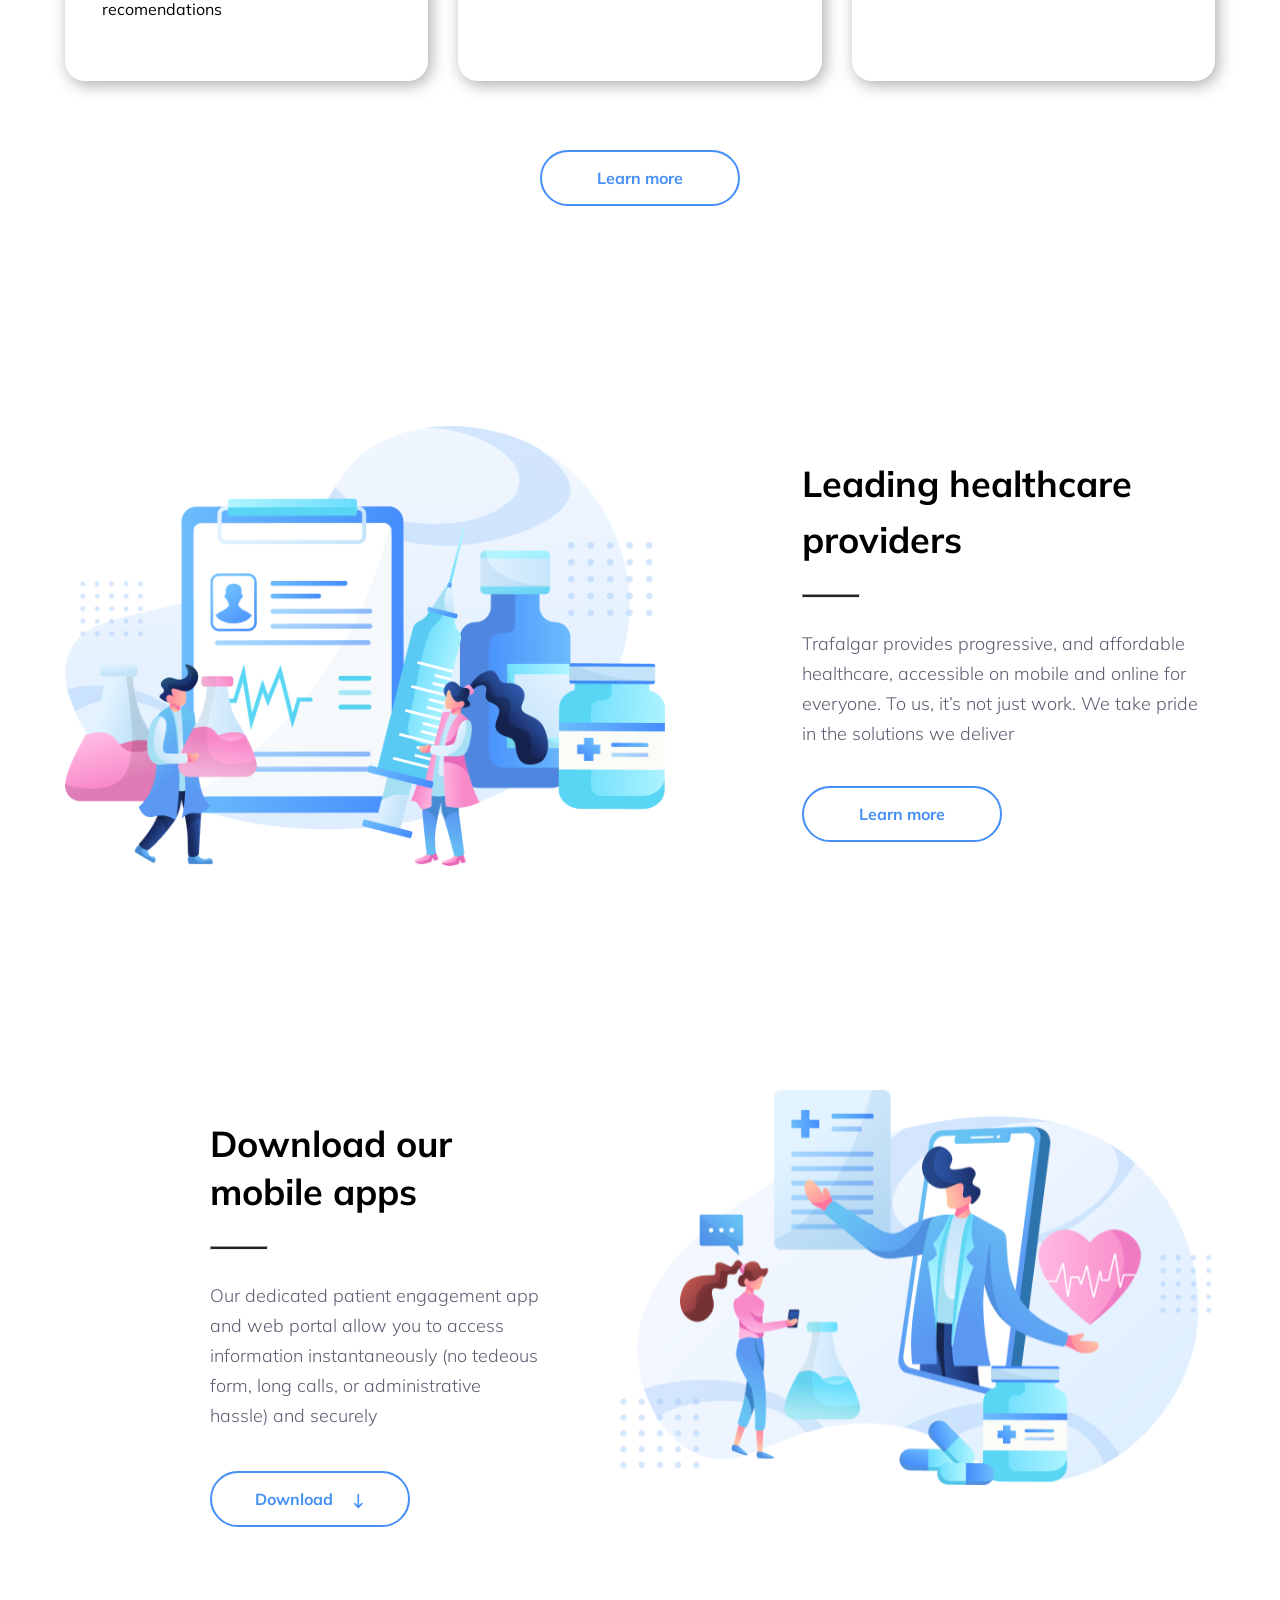
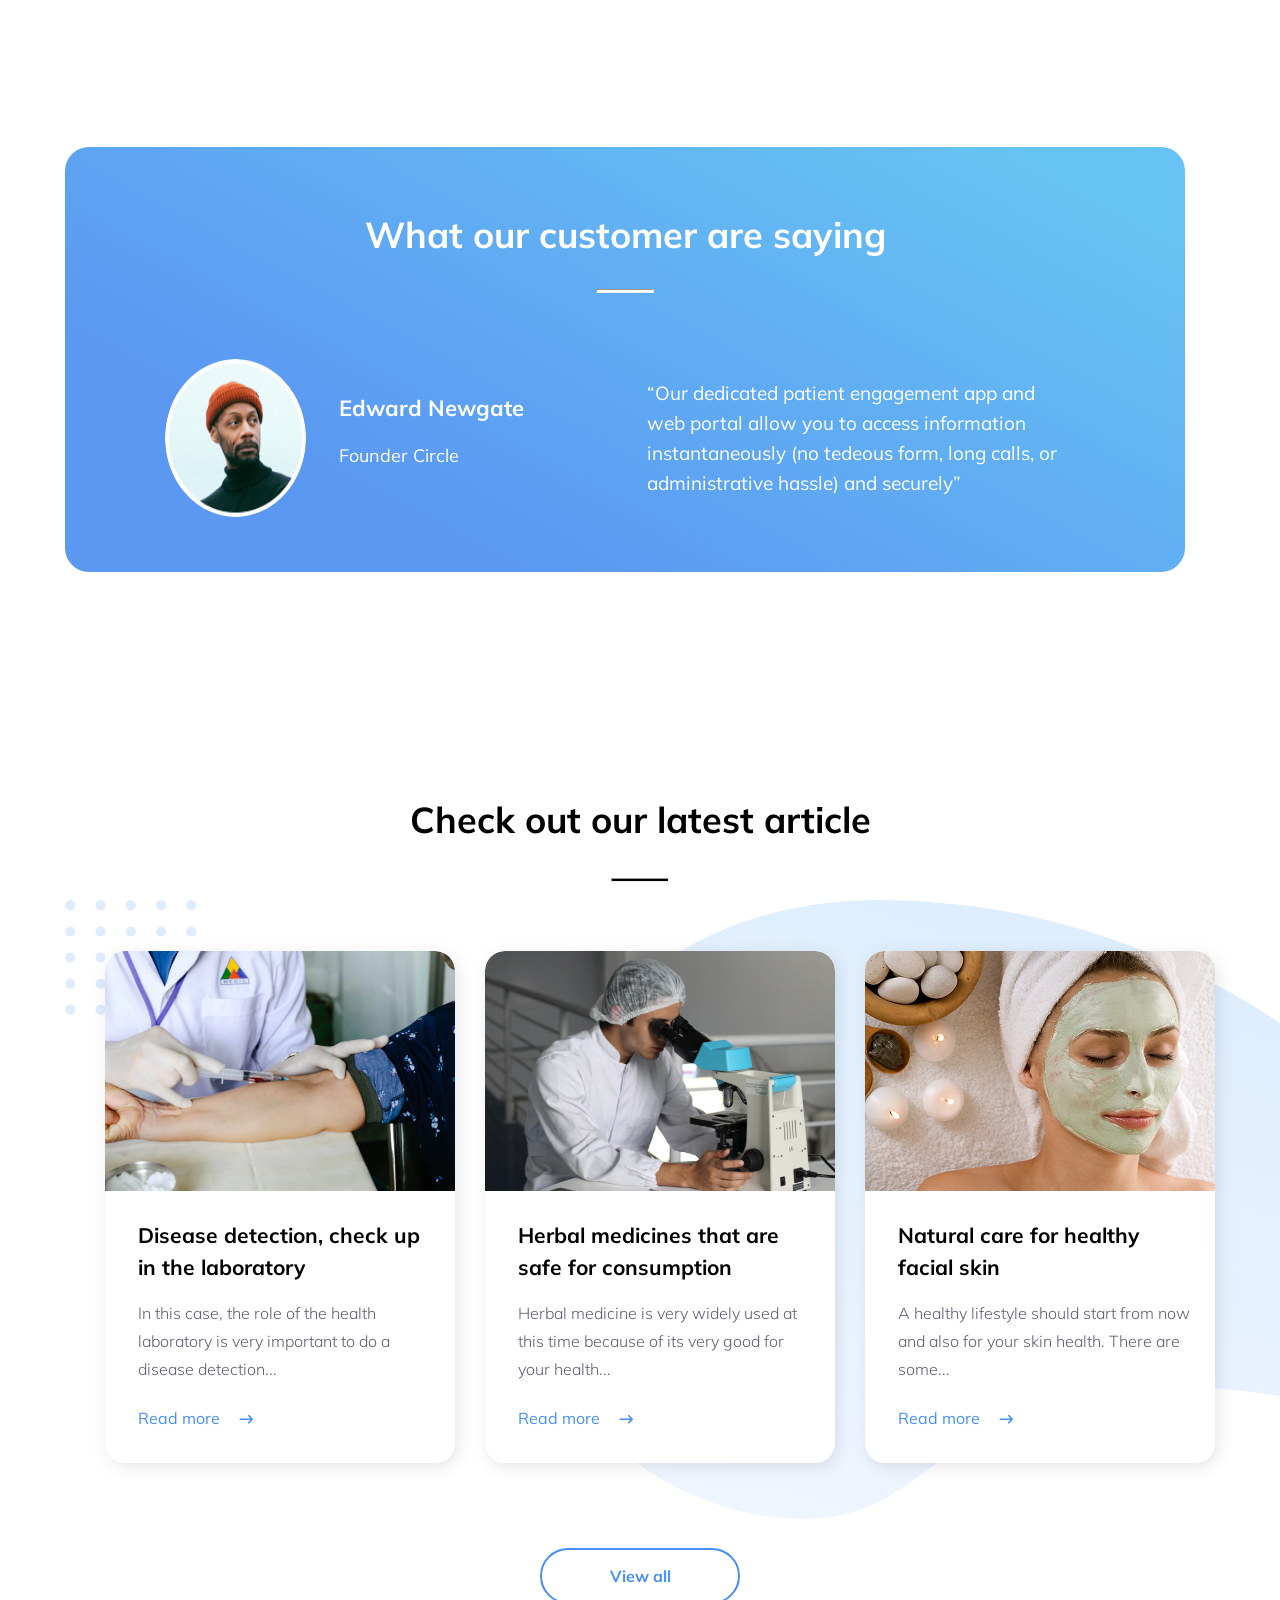
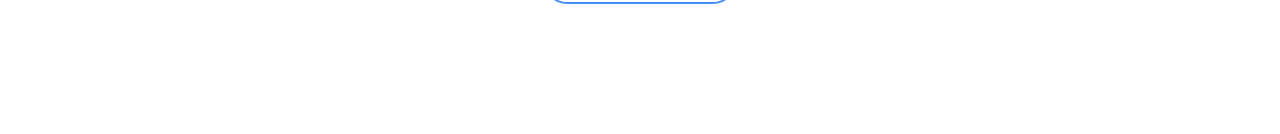
==== commit c31d709e: "create element vector" ====
--- a/trafalgar.html
+++ b/trafalgar.html
@@ -163,6 +163,9 @@
 		<section class="articles">
 			<h2 class="articles-title">Check out our latest article</h2>
 			<hr class="articles-hr">
+			<img src="./imgs/element.svg" alt="" class="element4">
+			<img src="./imgs/Vector-1.svg" alt="" class="element3">
+
 			<ul class="articles-cards">
 				<li class="articles-card">
 					<img src="./imgs/Mask Group.png" alt="" class="articles-img">
--- a/css/style.css
+++ b/css/style.css
@@ -247,7 +247,7 @@
 }
 /* END OF APPS */
 
-/* END OF TESTIMONIALS */
+/* START OF TESTIMONIALS */
 .testimonials {
 	width: 1120px;
 	height: 425px;
@@ -256,6 +256,7 @@
 	 #5A98F2 76.74%);
 	 border-radius: 24px;
 	 color: #fff;
+	 margin-bottom: 220px;
 }
 .testimonials-title {
 	display: flex;
@@ -303,4 +304,86 @@
 	font-size: 19px;
 	line-height: 30px;
 }
-/* START OF TESTIMONIALS */+/* END OF TESTIMONIALS */
+
+
+/* START OF ARTICLES */
+.articles {
+	margin-bottom: 130px;
+}
+.articles-title {
+	font-weight: 700;
+	font-size: 36px;
+	line-height: 56px;
+	display: flex;
+	justify-content: center;
+}
+.articles-hr {
+	width: 56px;
+	height: 2px;
+	background-color: #000;
+	margin-bottom: 69px;
+}
+.articles-cards {
+	display: flex;
+	justify-content: space-between;
+	filter: drop-shadow(3px 4px 8px #2222221c);
+  position: relative;
+	z-index: 2;
+}
+.articles-card {
+	width: 350px;
+	height: 512px;
+	list-style: none;
+	border-radius: 20px;
+	background-color: #fff;
+	margin-bottom: 69px;
+}
+.articles-img {
+	border-top-left-radius: 20px;
+	border-top-right-radius: 20px;
+}
+.articles-card-title {
+	font-weight: 700;
+	font-size: 21px;
+	line-height: 32px;
+	margin: 24px 24px 12px 33px;
+}
+.articles-card-text {
+	font-weight: 300;
+	font-size: 16px;
+	line-height: 28px;
+	margin-right: 24px;
+	margin-left: 33px;
+	color: var(--dark-gray);
+	margin-bottom: 25px;
+}
+.articles-card-link {
+	text-decoration: none;
+	color: var(--blue-main);
+	margin-left: 33px;
+}
+.strelka {
+	width: 14px;
+	margin-left: 15px;
+	transform: rotate(-180deg);
+}
+.articles-btn {
+	display: flex;
+	justify-content: center;
+	align-items: center;
+	text-align: center;
+	margin-right: auto;
+	margin-left: auto;
+}
+.element3{
+	position: absolute;
+	top: 4100px;
+	right: 0;
+  transform: rotate(-180deg);
+}
+.element4{
+	position: absolute;
+	top: 4100px;
+}
+/* END OF ARTICLES */
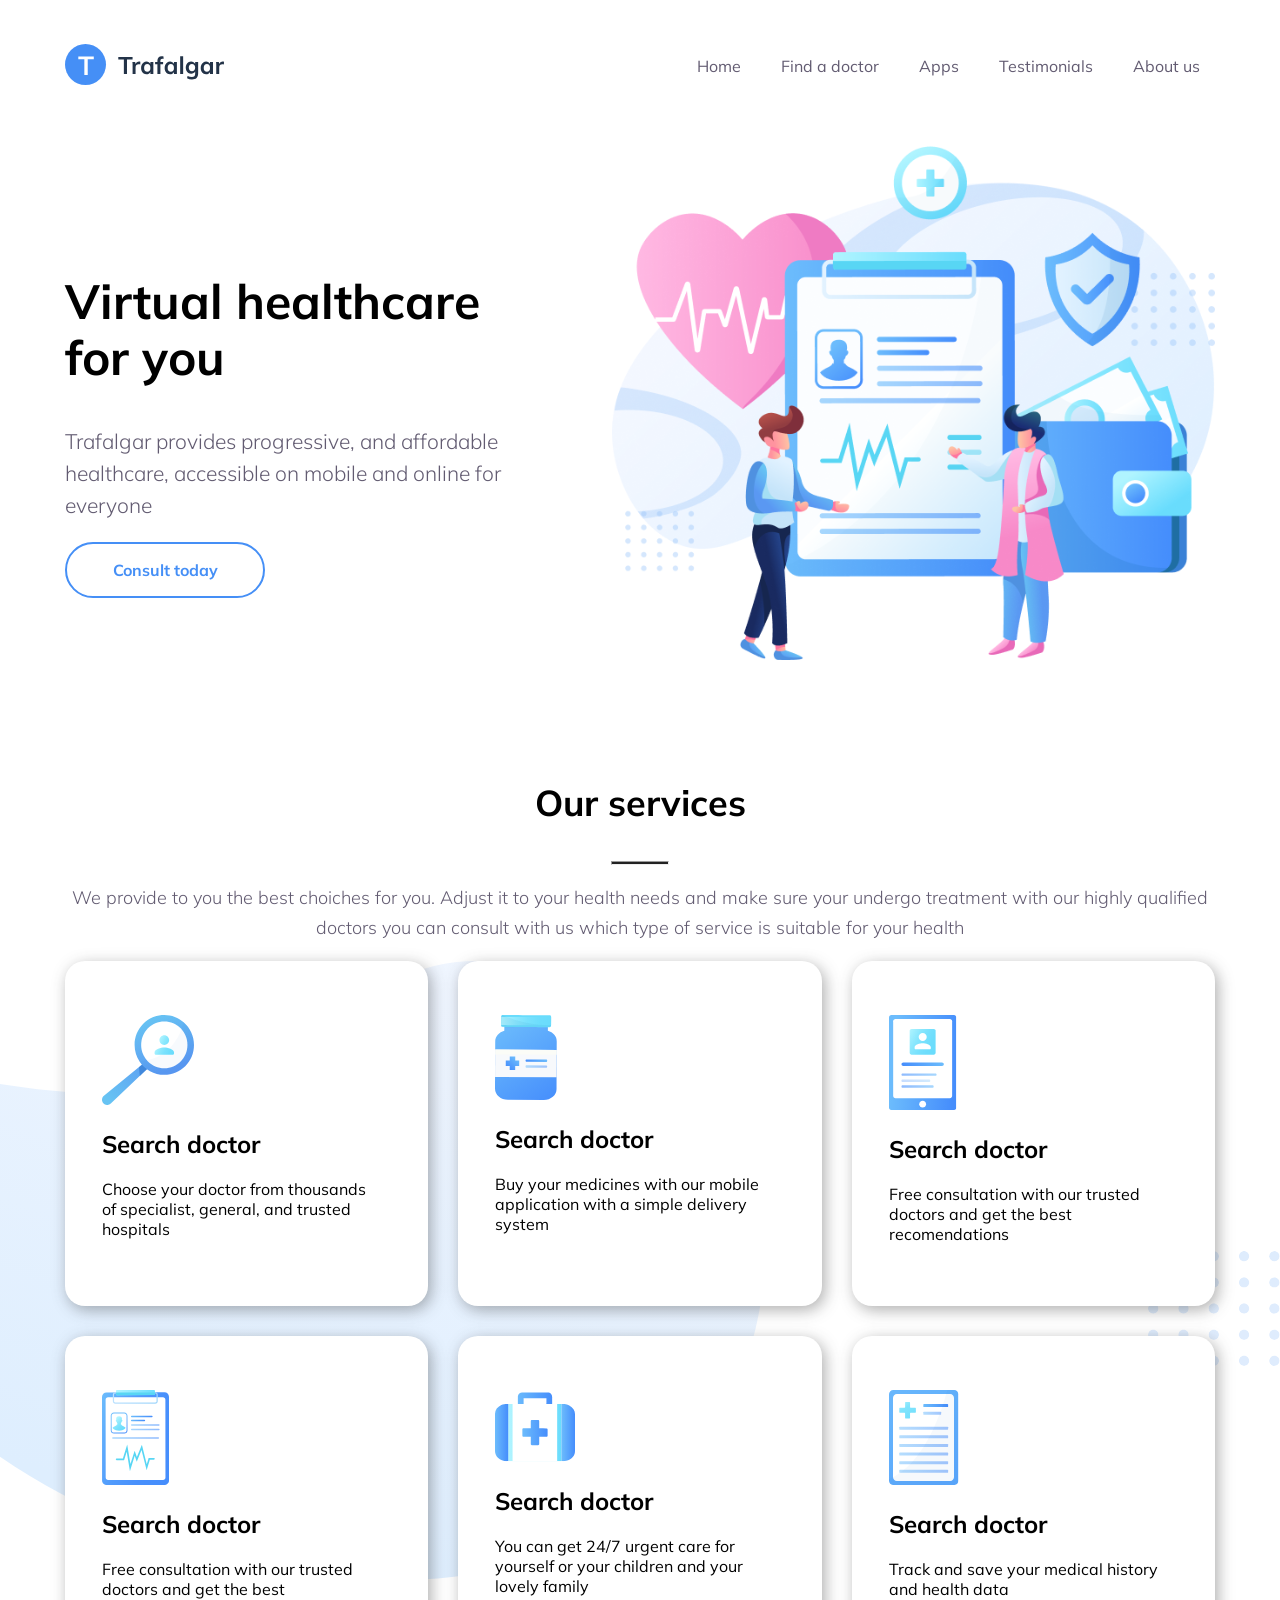
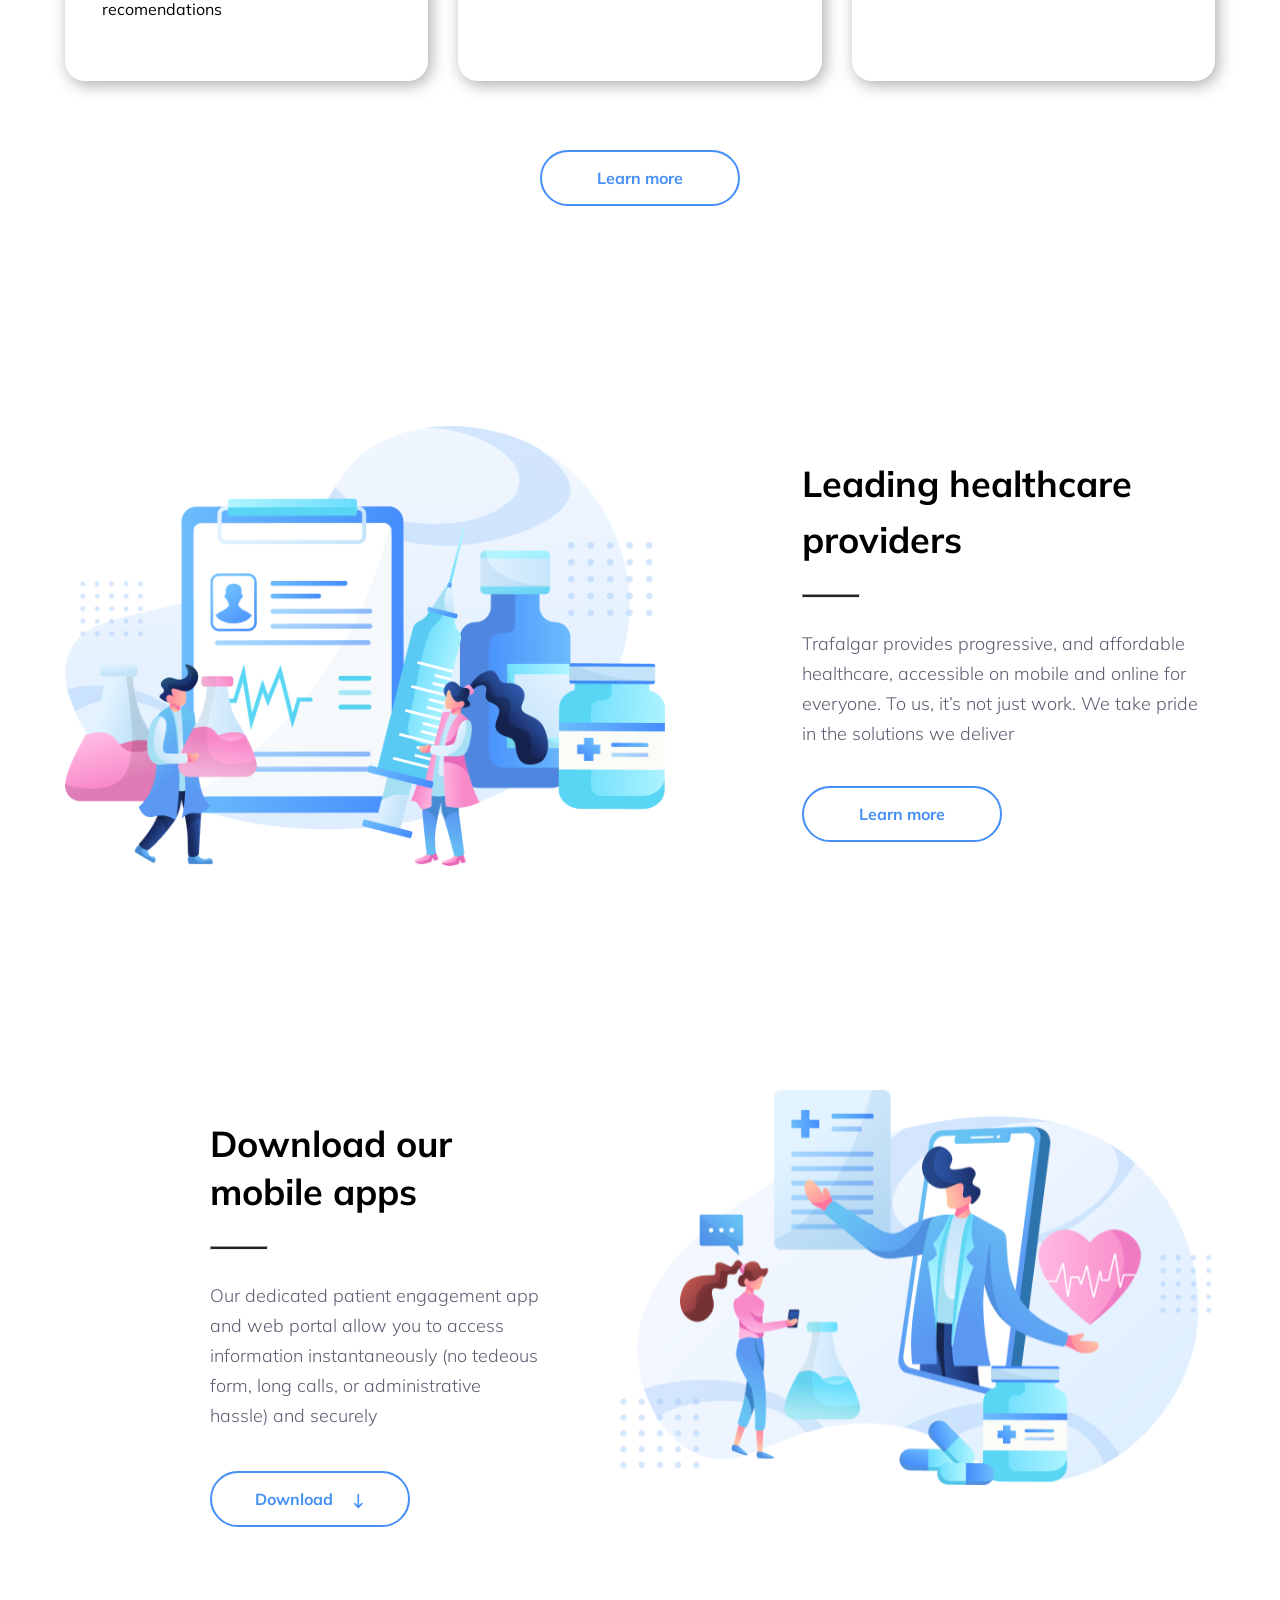
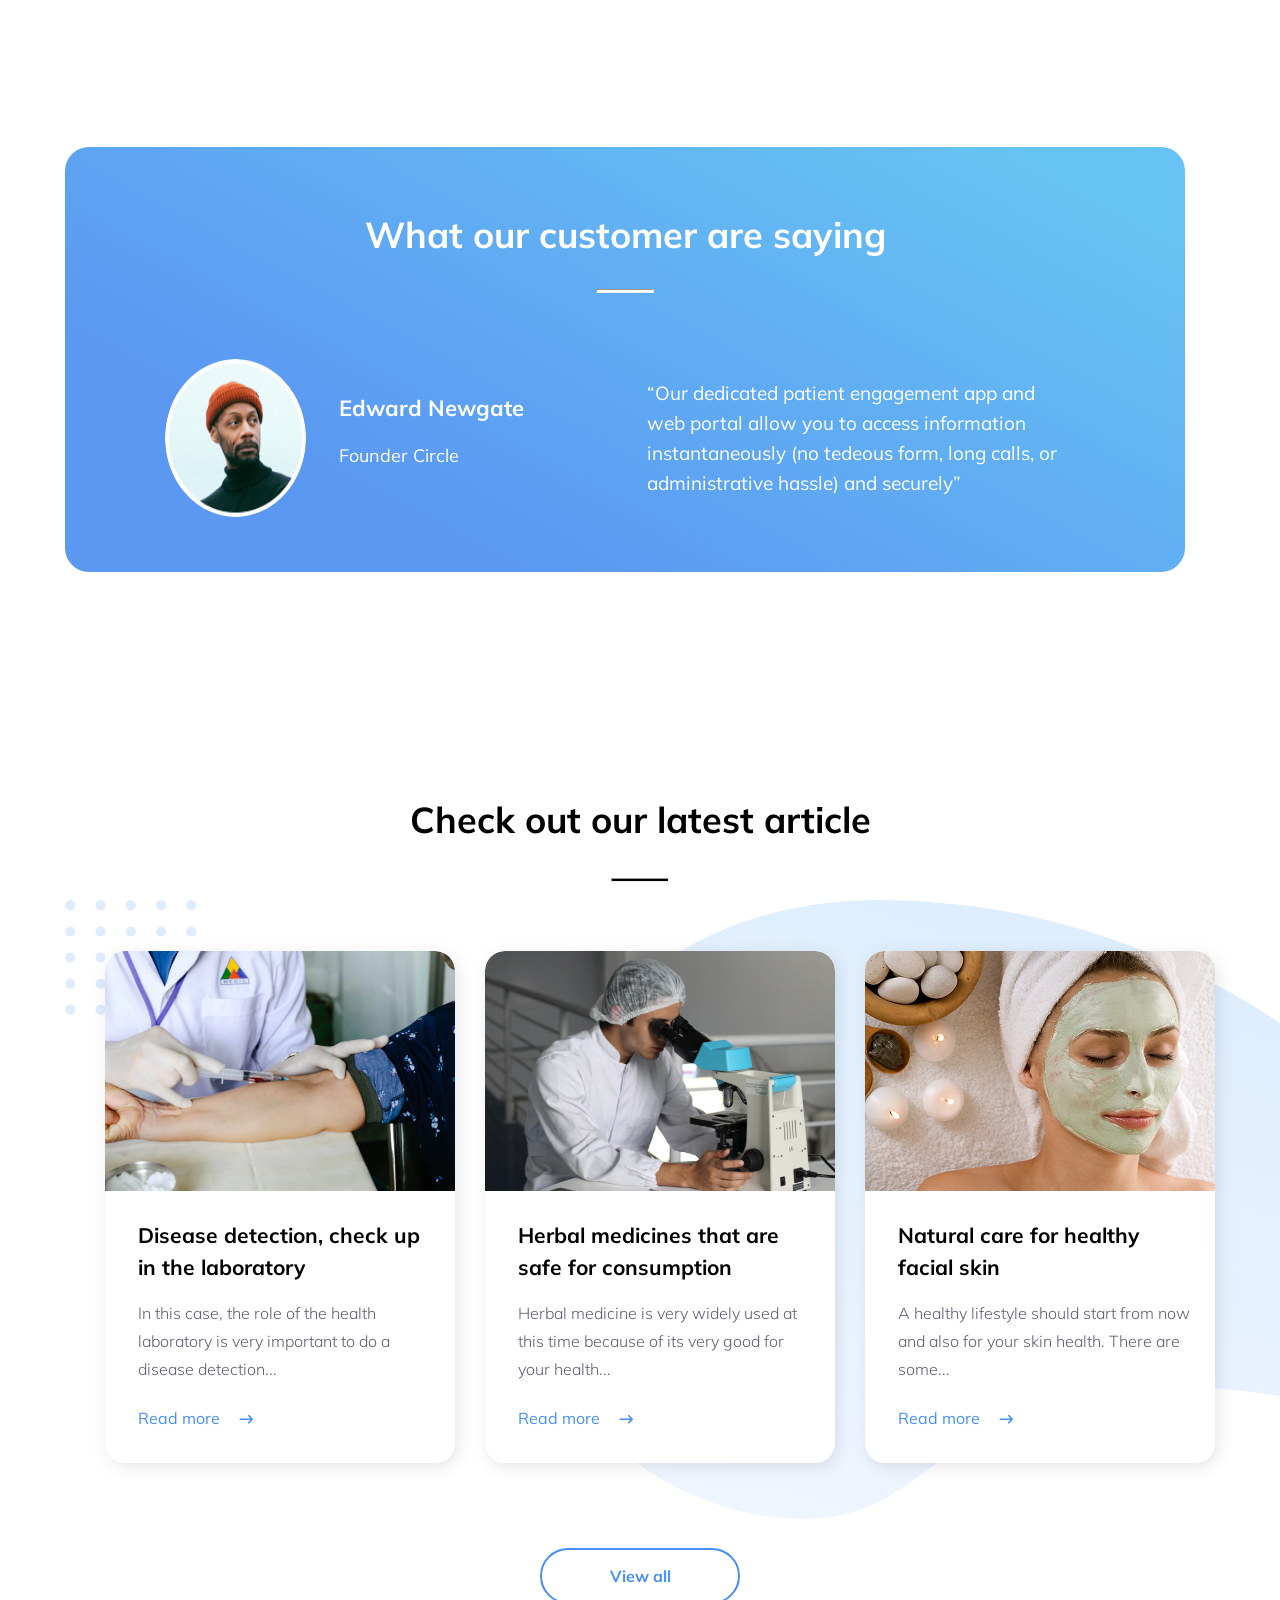
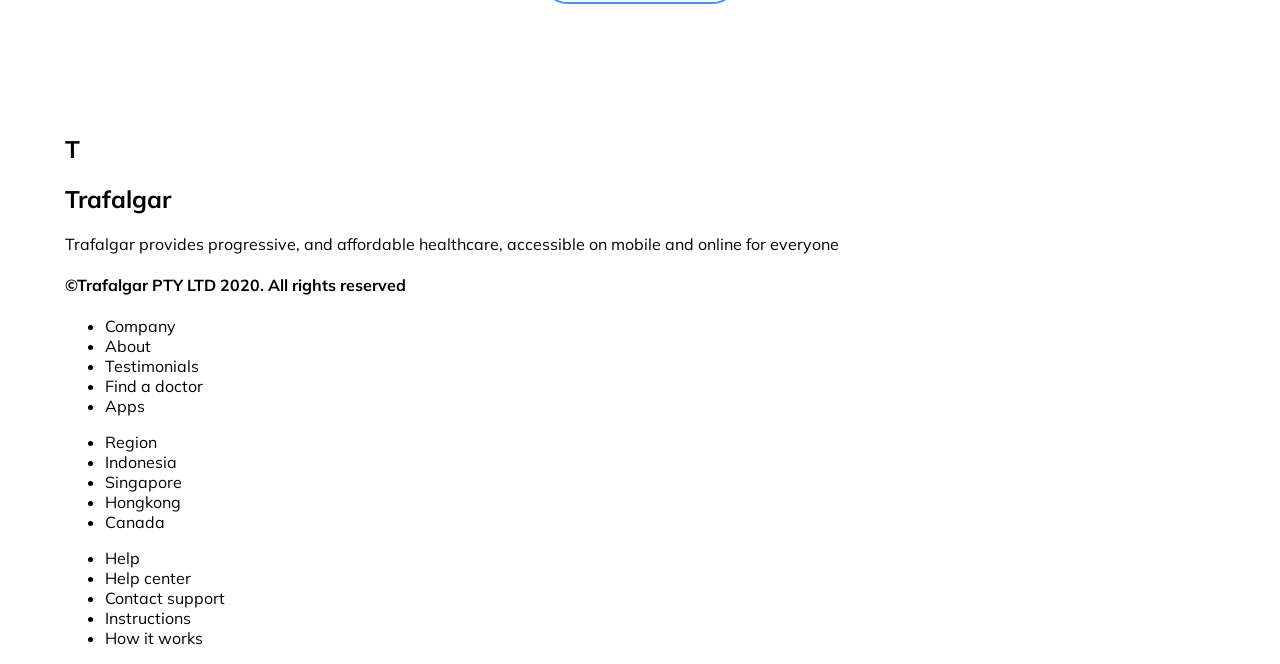
==== commit 4647627d: "add footer section HTML structure" ====
--- a/trafalgar.html
+++ b/trafalgar.html
@@ -204,6 +204,46 @@
 			<button class="articles-btn btn">View all</button>
 		</section>
 	</div>
+	<!-- foouter -->
+
+	<footer>
+		<div class="footer-content">
+			<div class="container test">
+				<div class="content">
+					<div class="footer-logo">
+						<h2 class="footer-logo-fon">T</h2>
+						<h2 class="footer-logo-text">Trafalgar</h2>
+					</div>
+					<p class="footer-text">Trafalgar provides progressive, and affordable healthcare, accessible on mobile and
+						online
+						for everyone</p>
+					<h4 class="footer-title">©Trafalgar PTY LTD 2020. All rights reserved</h4>
+				</div>
+				<ul class="footer-col">
+					<li class="footer-list bold">Company</li>
+					<li class="footer-list">About</li>
+					<li class="footer-list">Testimonials</li>
+					<li class="footer-list">Find a doctor</li>
+					<li class="footer-list">Apps</li>
+				</ul>
+				<ul class="footer-col">
+					<li class="footer-list bold">Region</li>
+					<li class="footer-list">Indonesia</li>
+					<li class="footer-list">Singapore</li>
+					<li class="footer-list">Hongkong</li>
+					<li class="footer-list">Canada</li>
+				</ul>
+				<ul class="footer-col">
+					<li class="footer-list bold">Help</li>
+					<li class="footer-list">Help center</li>
+					<li class="footer-list">Contact support</li>
+					<li class="footer-list">Instructions</li>
+					<li class="footer-list">How it works</li>
+				</ul>
+			</div>
+		</div>
+	</footer>
+
 </body>
 
 </html>
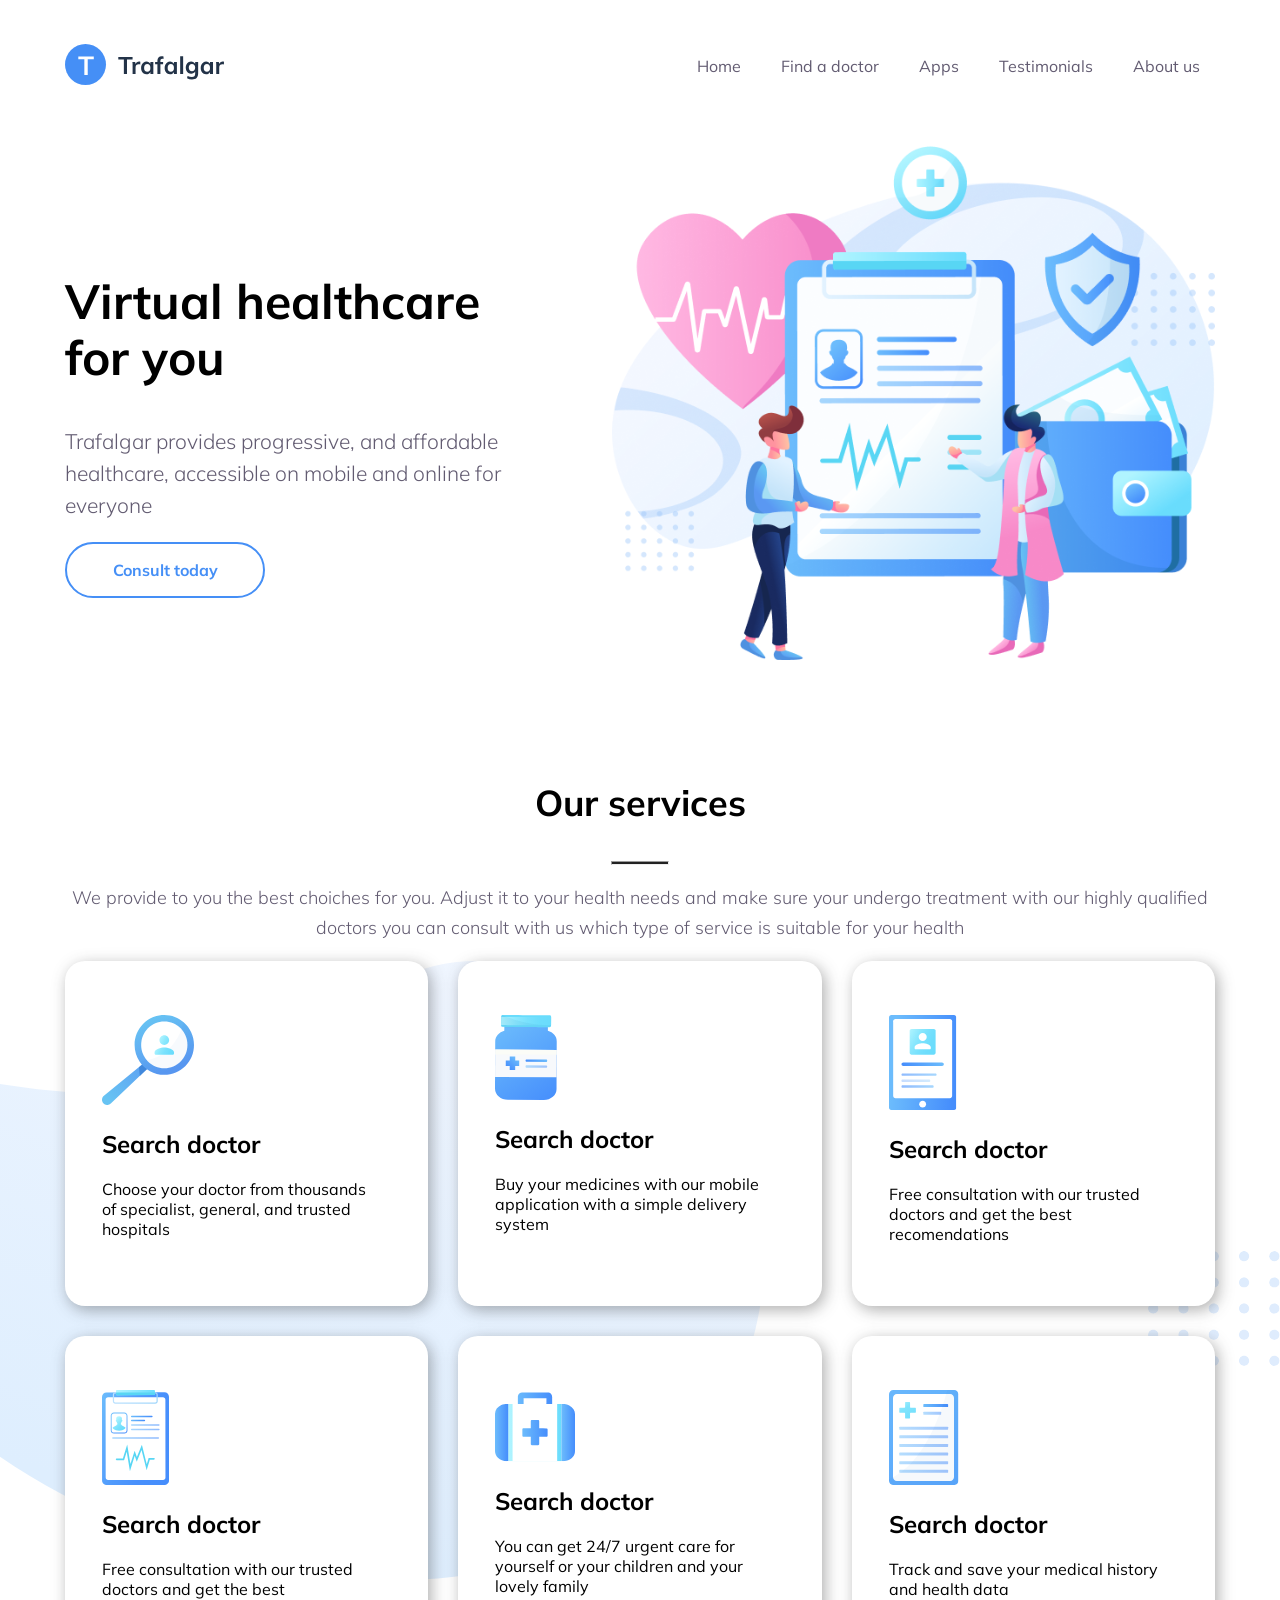
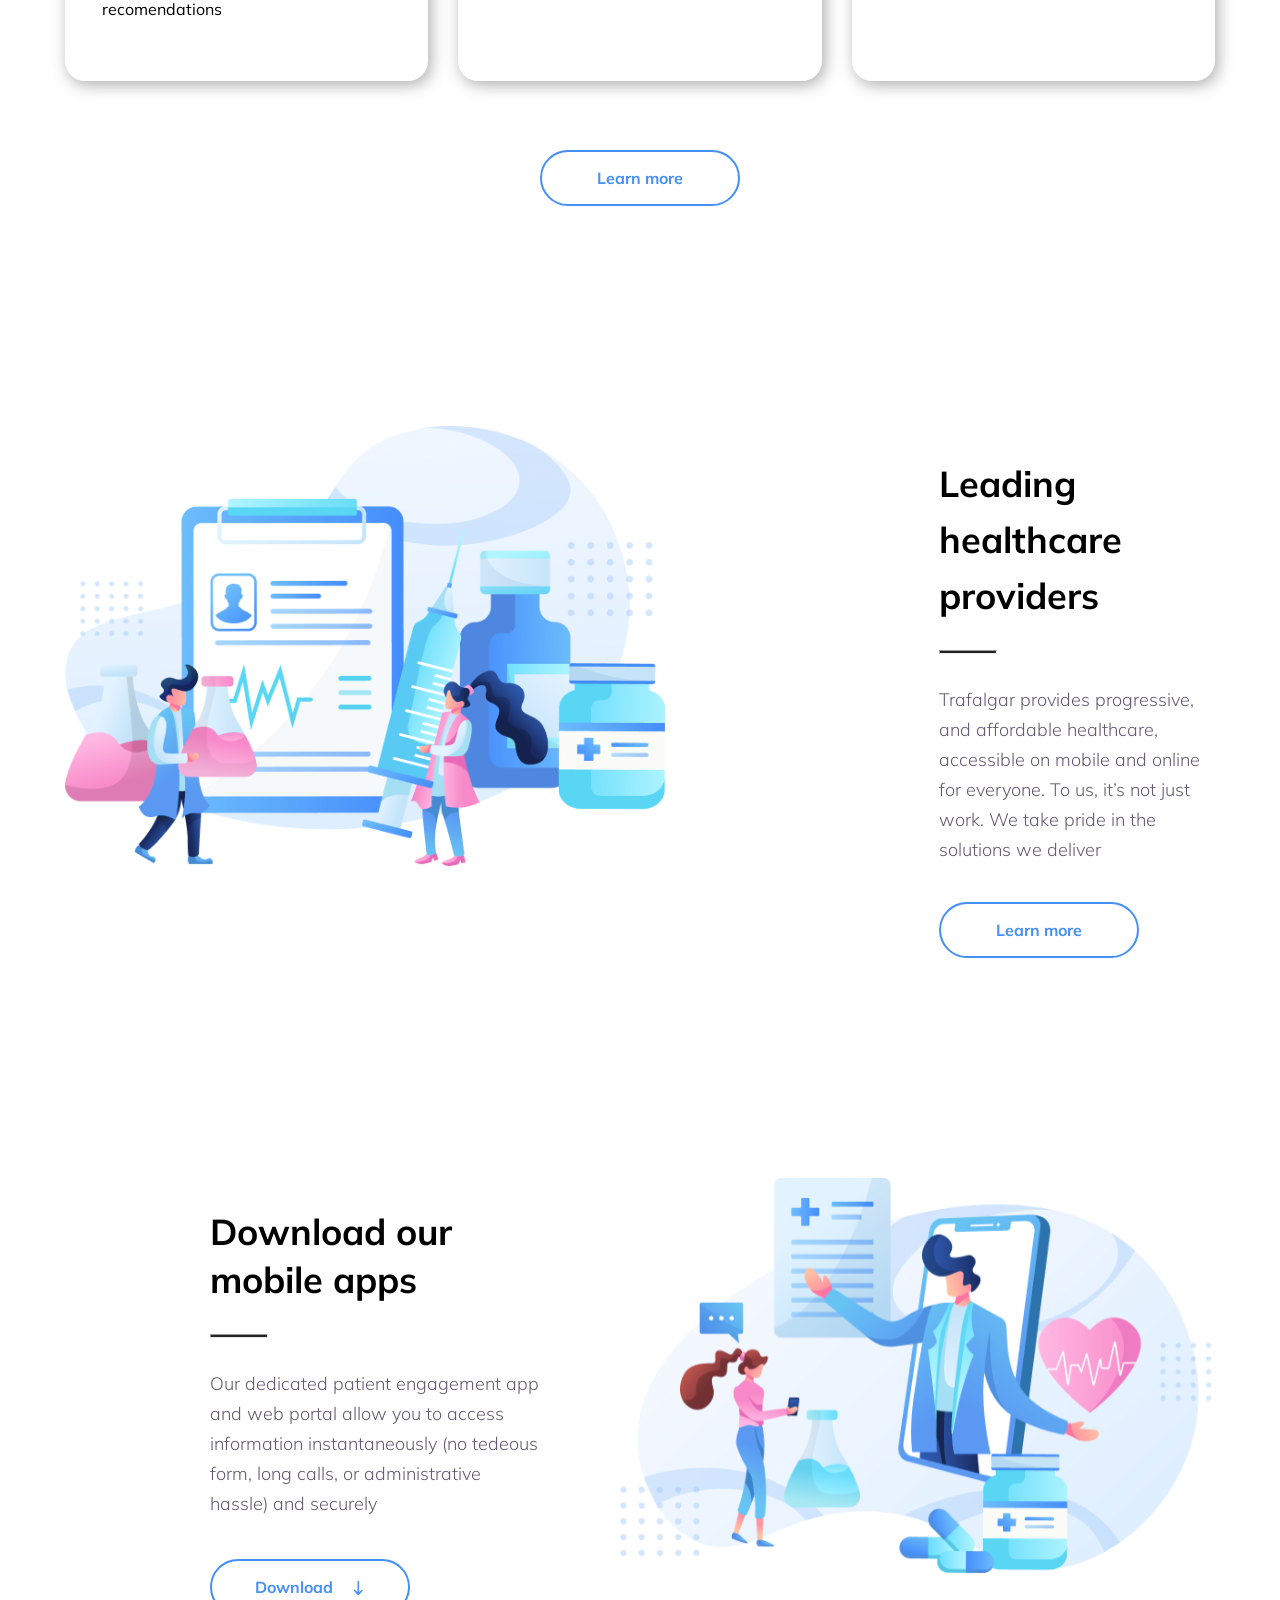
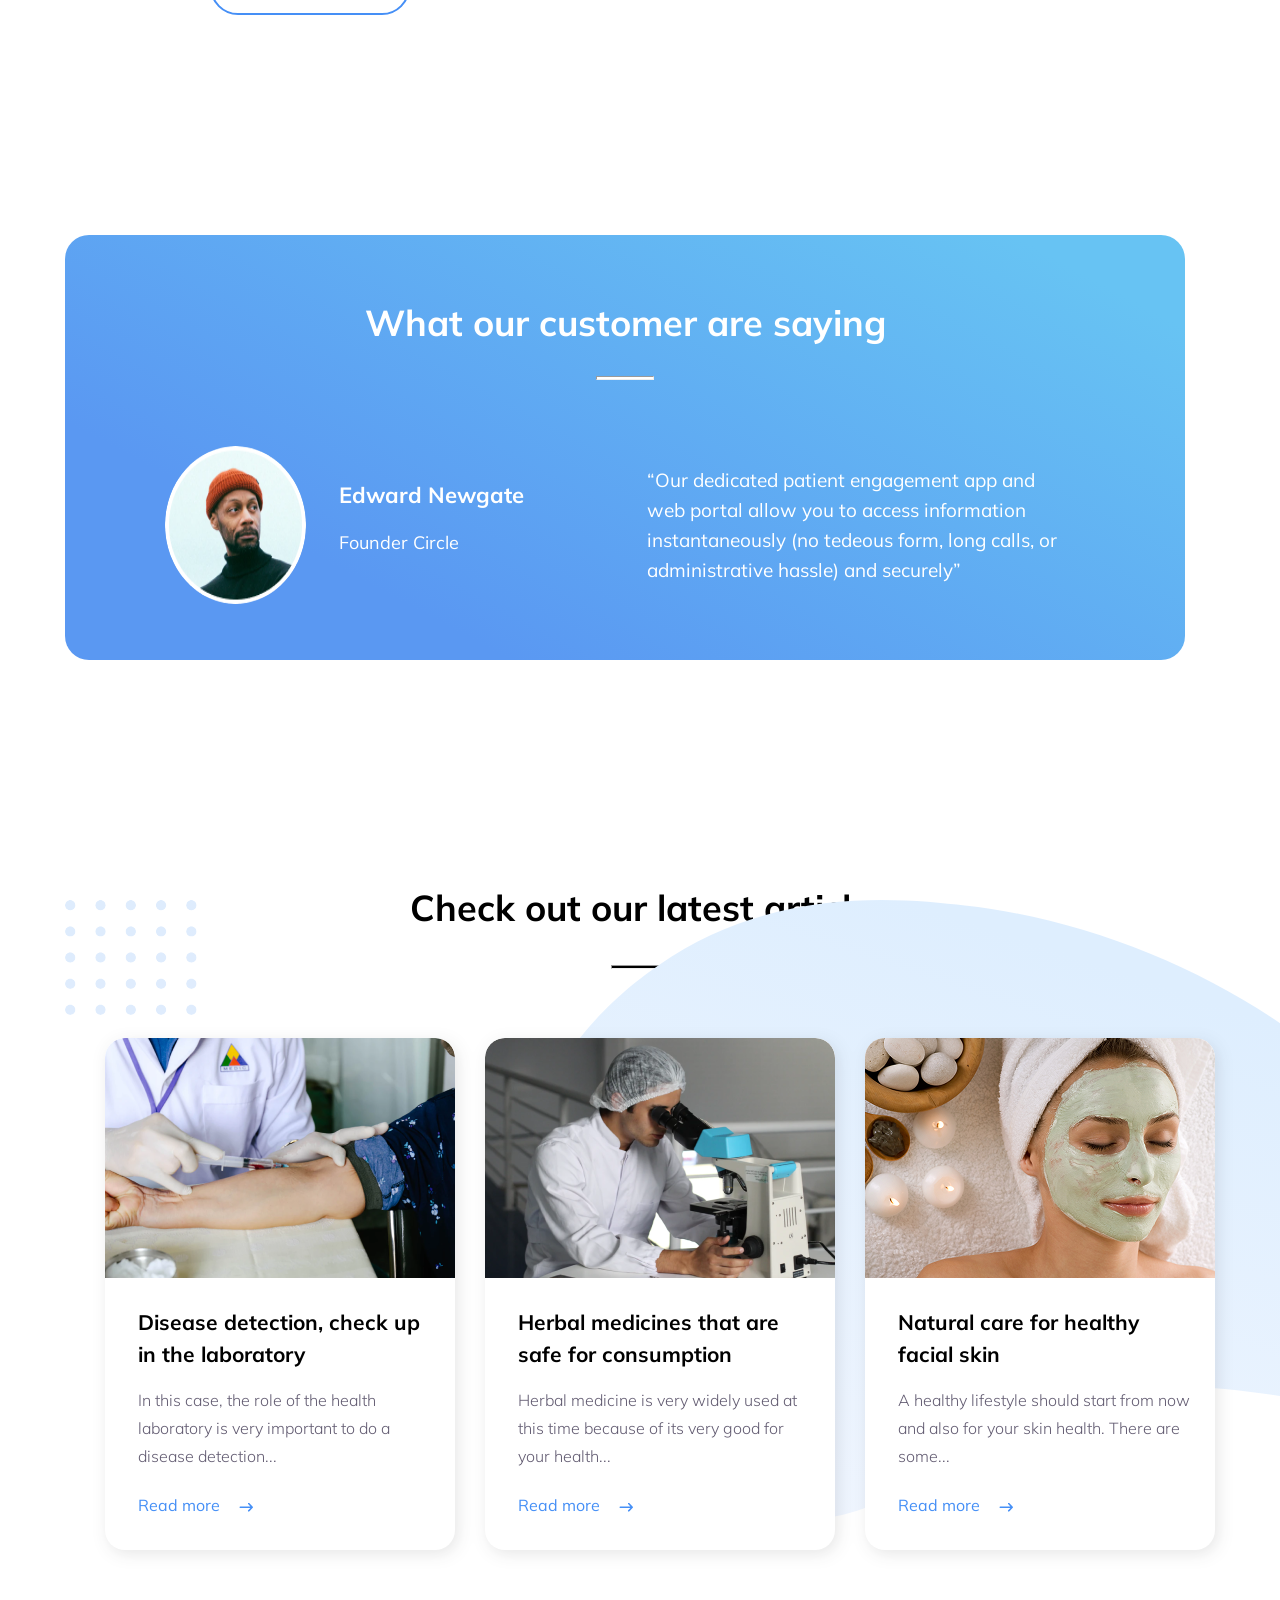
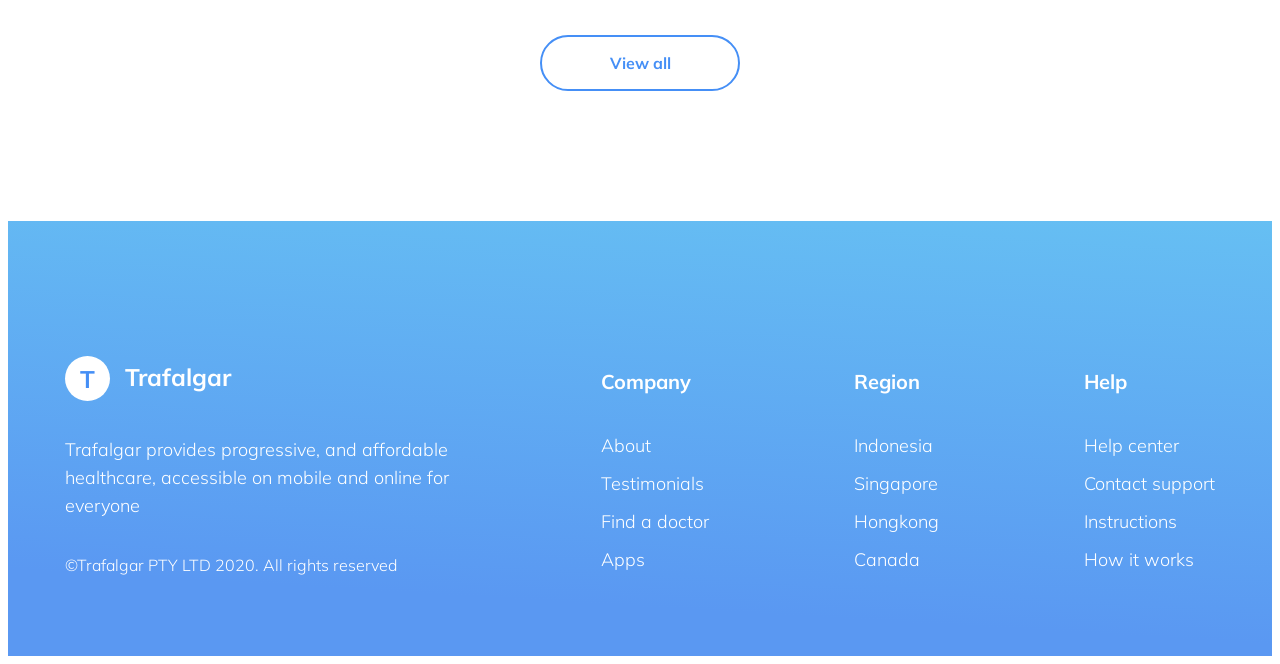
==== commit 64929bfc: "add media stayling" ====
--- a/trafalgar.html
+++ b/trafalgar.html
@@ -52,7 +52,7 @@
 				<button class="consult-today btn" id="btn-today">Consult today</button>
 			</div>
 			<div class="hero-image">
-				<img src="./imgs/trafalgar-header illustration 1.svg" alt="" width="603">
+				<img src="./imgs/trafalgar-header illustration 1.svg" alt="" width="603" class="image">
 			</div>
 		</section>
 	</div>
@@ -107,7 +107,7 @@
 	<div class="container">
 		<section class="healthcare">
 			<div class="healthcare-image">
-				<img src="./imgs/trafalgar-illustration sec02 1.svg" alt="" width="600">
+				<img src="./imgs/trafalgar-illustration sec02 1.svg" alt="" width="600" class="healthcare-image">
 			</div>
 			<div class="healthcare-content">
 				<h2 class="healthcare-title">Leading healthcare providers</h2>
@@ -135,7 +135,7 @@
 				</button>
 			</div>
 			<div class="apps-image">
-				<img src="./imgs/trafalgar-illustration sec03 1.svg" alt="" width="605">
+				<img src="./imgs/trafalgar-illustration sec03 1.svg" alt="" width="605" class="apps-image">
 			</div>
 		</section>
 	</div>
--- a/css/style.css
+++ b/css/style.css
@@ -63,11 +63,6 @@
 	justify-content: space-between;
 	align-items: center;
 	margin-bottom: 111px;
-}
-.img{
-	position: fixed;
-	z-index: 2;
-	top: 160px;
 }
 .hero-content {
 	width: 445px;
@@ -154,7 +149,13 @@
 	padding: 54px 45px 46px 37px;
 	filter: drop-shadow(3px 4px 8px #2222225d);
 }
-
+.services--card:hover {
+	transform: translateY(-10px);
+	transition: 0.3s;
+}
+.services--card:active {
+	transform: scale(1.10);
+}
 .services-btn {
 	display: flex;
 	align-items: center;
@@ -339,6 +340,13 @@
 	background-color: #fff;
 	margin-bottom: 69px;
 }
+.articles-card:hover {
+	transform: translateY(-10px);
+	transition: 0.3s;
+}
+.articles-card:active {
+	transform: scale(1.10);
+}
 .articles-img {
 	border-top-left-radius: 20px;
 	border-top-right-radius: 20px;
@@ -386,4 +394,247 @@
 	position: absolute;
 	top: 4100px;
 }
-/* END OF ARTICLES */+/* END OF ARTICLES */
+
+/* START OF FOOTER*/
+footer{
+	color: #fff;
+}
+.footer-content {
+background:
+ linear-gradient(183.41deg,
+  #67C3F3 -8.57%,
+	 #5A98F2 82.96%);
+
+}
+.test{
+	display: flex;
+	justify-content: space-between;
+	 height: 320px;
+	 padding-top: 115px;
+}
+.footer-logo {
+	display: flex;
+	text-align: center;
+	align-items: center;
+}
+.footer-logo-fon {
+	display: flex;
+	justify-content: center;
+	align-items: center;
+	width: 45px;
+	height: 45px;
+	background-color: #fff;
+	border-radius: 50%;
+	margin-right: 15px;
+	margin-bottom: 17px;
+	color: var(--blue-main);
+}
+.footer-logo-text {
+	color: #fff;
+}
+.footer-text {
+	width: 391px;
+	height: 84px;
+	font-weight: 300;
+	font-size: 18px;
+	line-height: 28px;
+	margin-bottom: 31px;
+}
+.footer-title {
+	font-weight: 300;
+	font-size: 16px;
+	line-height: 28px;
+}
+.footer-col {
+padding: 0;
+}
+.footer-list {
+	list-style: none;
+	font-weight: 300;
+	font-size: 18px;
+	line-height: 38px;
+}
+.bold {
+	font-weight: 700;
+	margin-bottom: 15px;
+	font-size: 20px;
+	line-height: 60px;
+}
+/* END OF FOOTER */
+
+
+@media (max-width: 500px) {
+	.container {
+		max-width: 380px;
+		margin-left: auto;
+		margin-right: auto;
+	}
+.navigation {
+	display: none;
+}
+.hero {
+	flex-direction: column;
+}
+.hero-content {
+	margin: 0;
+	width: 300px;
+	height: 300px;
+	margin: auto;
+	text-align: center;
+	margin-bottom: 20px;
+}
+.hero-text-title {
+	font-size: 32px;
+	line-height: 40px;
+}
+.hero-info {
+	font-size: 16px;
+	line-height: 24px;
+}
+.consult-today:active{
+ 	transform: scale(1.10);
+	background-color: var(--blue-main);	
+}
+.image {
+	display: flex;
+	margin-left: auto;
+	margin-right: auto;
+	width: 90%;
+}
+.services {
+	margin-bottom: 100px;
+}
+.services--title {
+	font-size: 32px;
+	line-height: 40px;
+}
+
+.services--desc {
+	font-size: 16px;
+	line-height: 24px;
+	margin-bottom: 28px;
+}
+.element1 {
+	display: none;
+}
+.element2 {
+	display: none;
+}
+.services--card-grid {
+	display: flex;
+	flex-direction: column;
+	align-items: center;
+	width: 95%;
+}
+.healthcare {
+	flex-direction: column-reverse;
+	text-align: center;
+	margin-bottom: 100px;
+}
+.healthcare-image {
+	width: 98%;
+	margin: 0;
+}
+.healthcare-content {
+	width: 90%;
+	height: 400px;
+}
+.healthcare-title {
+	font-size: 32px;
+	line-height: 40px;
+	margin-bottom: 28px;
+	margin-right: auto;
+	margin-left: auto;
+}
+.healthcare-hr {
+	display: flex;
+	margin-left: auto;
+	margin-right: auto;
+}
+.healthcare-text {
+	font-size: 16px;
+	line-height: 24px;
+	margin-bottom: 28px;
+}
+.apps {
+	flex-direction: column;
+	text-align: center;
+	margin: 0;
+}
+.apps-content {
+	margin: 0;
+	width: 90%;
+	height: 450px;
+}
+.apps-title {
+	font-size: 32px;
+	line-height: 40px;
+	margin-bottom: 28px;
+}
+.apps-hr {
+	display: flex;
+	margin-left: auto;
+	margin-right: auto;
+}
+.apps-text {
+	font-size: 16px;
+	line-height: 24px;
+	margin-bottom: 28px;
+}
+.vector {
+	display: none;
+}
+.apps-image {
+	width: 90%;
+}
+.testimonials {
+	display: none;
+}
+.articles-title {
+	font-size: 32px;
+	line-height: 40px;
+	display: flex;
+	justify-content: center;
+	text-align: center;
+}
+.element4 {
+	display: none;
+}
+.element3 {
+	display: none;
+}
+.articles-cards {
+	flex-direction: column;
+	padding: 0;
+}
+.articles-card {	
+	margin-left: auto;
+	margin-right: auto;
+}
+
+.content {
+	display: flex;
+	justify-content: center;
+	align-items: center;
+	text-align: center;
+	margin-left: auto;
+	margin-right: auto;
+}
+
+.footer-text {
+	display: none;
+}
+.footer-title {
+	display: none;
+}
+.footer-col {
+	display: none;
+}
+.footer-list {
+	display: none;
+}
+.bold {
+	display: none;
+}
+}
